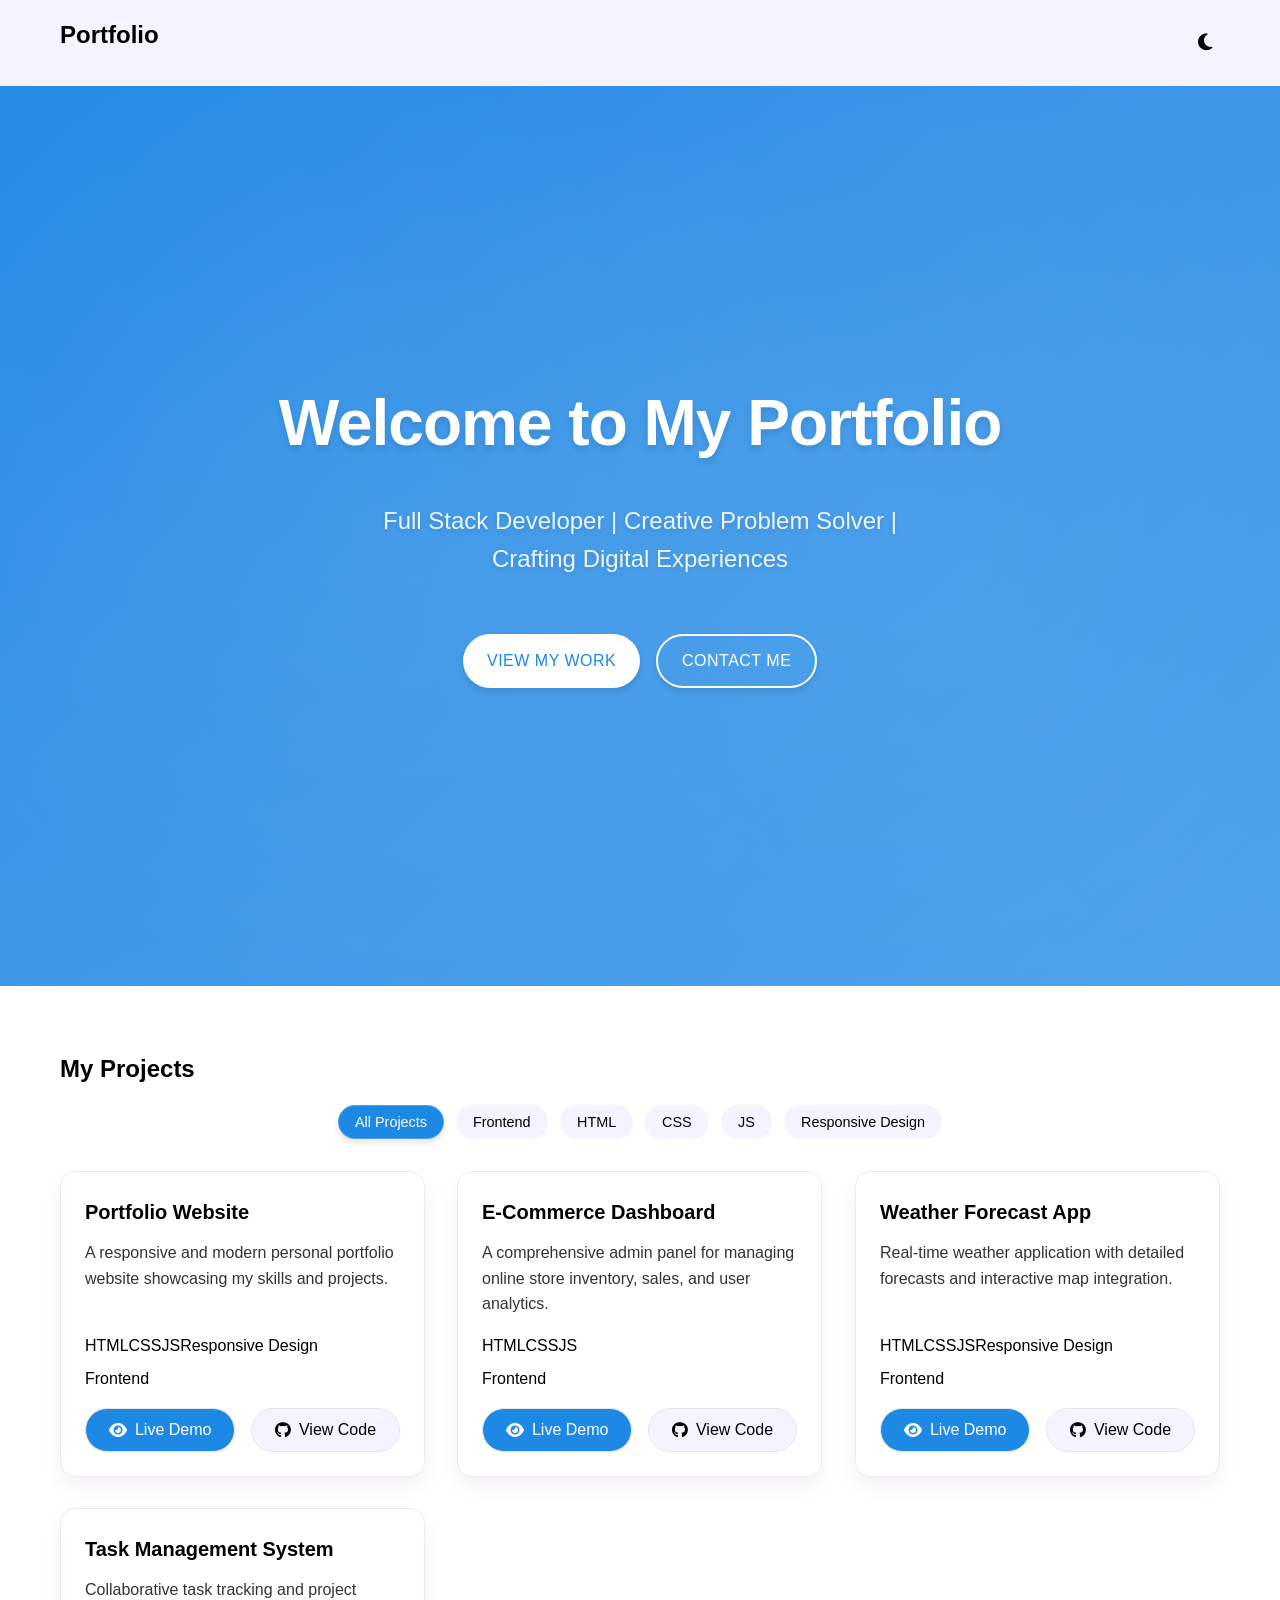
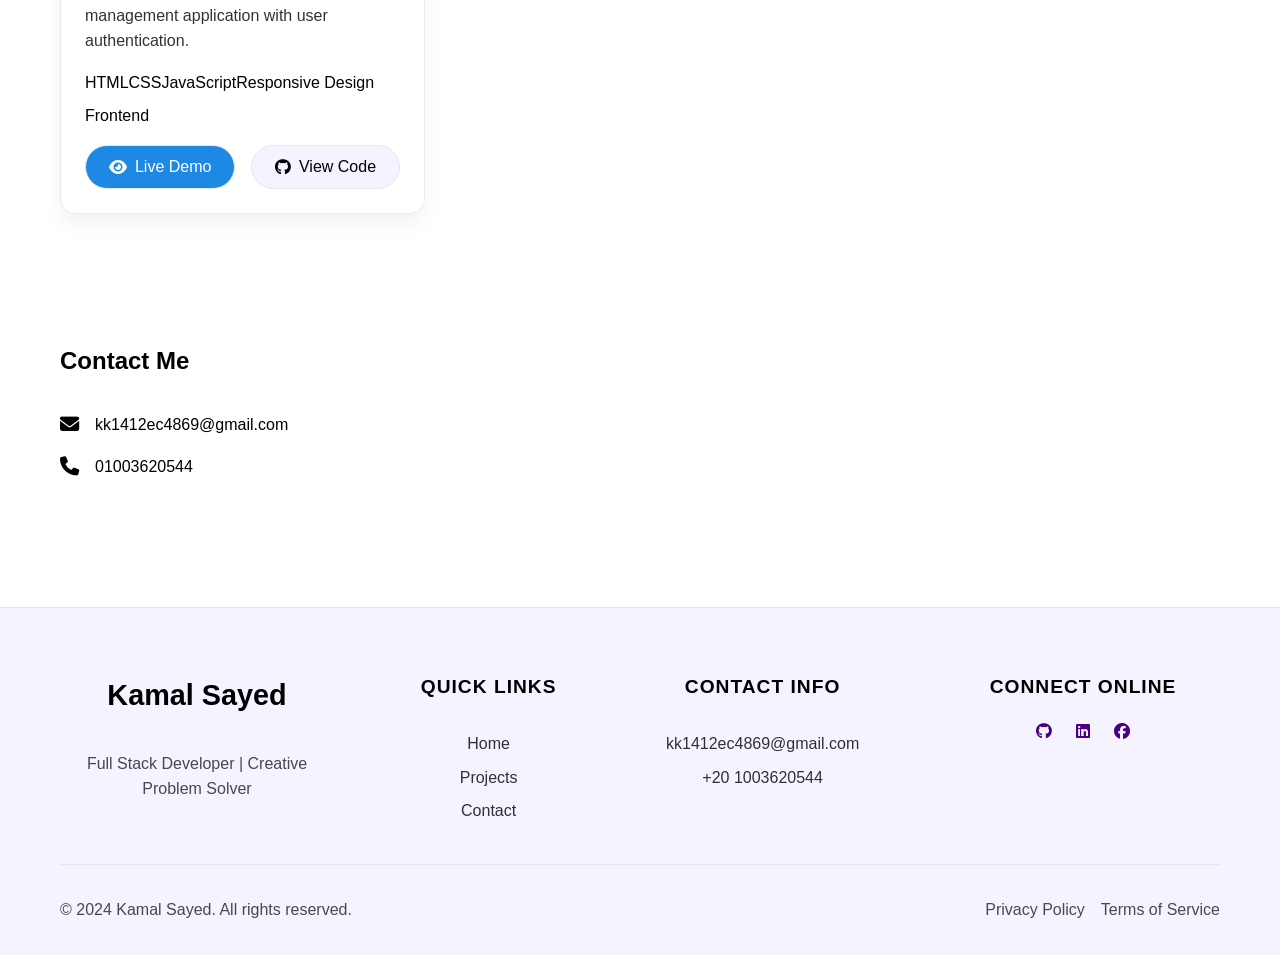
==== index.html @ 182af969 "Initial commit: Portfolio website with responsive design and interactive elements" ====
<!DOCTYPE html>
<html lang="en">
<head>
    <meta charset="UTF-8">
    <meta name="viewport" content="width=device-width, initial-scale=1.0">
    <title>My Portfolio</title>
    <link rel="stylesheet" href="styles.css">
    <link rel="stylesheet" href="https://cdnjs.cloudflare.com/ajax/libs/font-awesome/6.4.0/css/all.min.css">
</head>
<body class="light-mode">
    <nav>
        <div class="container">
            <div class="nav-content">
                <h1>Portfolio</h1>
                <button id="theme-toggle">
                    <i class="fas fa-moon"></i>
                </button>
            </div>
        </div>
    </nav>

    <header class="hero">
        <div class="container">
            <div class="hero-content">
                <h1>Welcome to My Portfolio</h1>
                <p>Full Stack Developer | Creative Problem Solver | Crafting Digital Experiences</p>
                <div class="hero-buttons">
                    <a href="#projects" class="btn">View My Work</a>
                    <a href="#contact" class="btn">Contact Me</a>
                </div>
            </div>
        </div>
    </header>

    <section id="projects" class="section">
        <div class="container">
            <h2>My Projects</h2>
            <div class="project-filters">
                <button class="filter-btn active" data-filter="all">All Projects</button>
                <button class="filter-btn" data-filter="frontend">Frontend</button>
                <button class="filter-btn" data-filter="html">HTML</button>
                <button class="filter-btn" data-filter="css">CSS</button>
                <button class="filter-btn" data-filter="js">JS</button>
                <button class="filter-btn" data-filter="responsive design">Responsive Design</button>
            </div>
            <div class="projects-grid" id="projects-container">
                <!-- Projects will be dynamically loaded here by JavaScript -->
            </div>
        </div>
    </section>

    <section id="contact" class="section">
        <div class="container">
            <h2>Contact Me</h2>
            <div class="contact-info">
                <div class="contact-item">
                    <i class="fas fa-envelope"></i>
                    <a href="mailto:kk1412ec4869@gmail.com">kk1412ec4869@gmail.com</a>
                </div>
                <div class="contact-item">
                    <i class="fas fa-phone"></i>
                    <a href="tel:01003620544">01003620544</a>
                </div>
            </div>
        </div>
    </section>

    <footer class="site-footer">
        <div class="container">
            <div class="footer-content">
                <div class="footer-logo">
                    <h3>Kamal Sayed</h3>
                    <p>Full Stack Developer | Creative Problem Solver</p>
                </div>
                <div class="footer-links">
                    <div class="footer-section">
                        <h4>Quick Links</h4>
                        <ul>
                            <li><a href="#home">Home</a></li>
                            <li><a href="#projects">Projects</a></li>
                            <li><a href="#contact">Contact</a></li>
                        </ul>
                    </div>
                    <div class="footer-section">
                        <h4>Contact Info</h4>
                        <ul>
                            <li><a href="mailto:kk1412ec4869@gmail.com">kk1412ec4869@gmail.com</a></li>
                            <li><a href="tel:+201003620544">+20 1003620544</a></li>
                        </ul>
                    </div>
                </div>
                <div class="footer-social">
                    <h4>Connect Online</h4>
                    <div class="social-icons">
                        <a href="https://github.com/KingKamal1" target="_blank" class="social-icon" aria-label="GitHub Profile">
                            <i class="fab fa-github"></i>
                        </a>
                        <a href="https://www.linkedin.com/in/kamal-sayed-82ba2b335/" target="_blank" class="social-icon" aria-label="LinkedIn Profile">
                            <i class="fab fa-linkedin"></i>
                        </a>
                        <a href="https://www.facebook.com/kamalsayedkamal2004/" target="_blank" class="social-icon" aria-label="Facebook Profile">
                            <i class="fab fa-facebook"></i>
                        </a>
                    </div>
                </div>
            </div>
            <div class="footer-bottom">
                <p>&copy; 2024 Kamal Sayed. All rights reserved.</p>
                <div class="footer-legal">
                    <a href="#">Privacy Policy</a>
                    <a href="#">Terms of Service</a>
                </div>
            </div>
        </div>
    </footer>

    <script src="script.js"></script>
</body>
</html>
---- styles.css ----
:root {
    --bg-color: #FFFFFF;
    --text-color: #000000;
    --card-bg: #F5F3FF;
    --shadow: rgba(102, 51, 153, 0.1);
    --accent-violet: #6A0DAD;
    --accent-violet-light: #9C51E0;
    --accent-violet-dark: #4B0082;
    --accent-blue: #1E88E5;
    --accent-blue-light: #64B5F6;
    --accent-blue-dark: #0D47A1;
    --accent-color: #1E88E5;
    --accent-light: #64B5F6;
    --accent-dark: #0D47A1;
    --primary-text: #1A1A1A;
    --secondary-text: #4A4A4A;
    --border-color: #E6E6E6;
    --hover-overlay: #F0F4FF;
    --heading-color: #000000;
    --light-text-color: #FFFFFF;
    --transition-speed: 0.3s;
    --hover-shadow: 0 6px 12px rgba(30, 136, 229, 0.1);
    --focus-outline: 2px solid rgba(30, 136, 229, 0.5);
    --color-white: #FFFFFF;
    --color-black: #000000;
    --color-violet: #6A0DAD;
    --color-violet-light: #9C51E0;
    --color-violet-dark: #4B0082;
    --color-blue: #1E88E5;
    --color-blue-light: #64B5F6;
    --color-blue-dark: #0D47A1;
    --accent-primary: var(--color-violet);
    --accent-secondary: var(--color-blue);
    --accent-hover: color-mix(in srgb, var(--color-violet) 70%, var(--color-blue) 30%);
    --transition-easing: cubic-bezier(0.4, 0, 0.2, 1);
    --color-violet-100: #F3E5F5;
    --color-violet-300: #9C27B0;
    --color-violet-500: #6A0DAD;
    --color-violet-700: #4B0082;
    --color-violet-900: #2D0050;
    --color-blue-100: #E3F2FD;
    --color-blue-300: #64B5F6;
    --color-blue-500: #1E88E5;
    --color-blue-700: #0D47A1;
    --color-blue-900: #002171;
    --color-emerald-100: #E8F5E9;
    --color-emerald-300: #4CAF50;
    --color-emerald-500: #2E7D32;
    --color-emerald-700: #1B5E20;
    --color-emerald-900: #0D3B16;
    --accent-tertiary: var(--color-emerald-500);
    --accent-hover-alt: color-mix(in srgb, var(--color-blue-500) 60%, var(--color-emerald-500) 40%);
}

.dark-mode {
    --bg-color: #121212;
    --text-color: #E0E0E0;
    --card-bg: #1E1E1E;
    --shadow: rgba(255, 255, 255, 0.1);
    --accent-violet: #4299E1;
    --accent-violet-light: #66CCCC;
    --accent-violet-dark: #1A5AA5;
    --accent-blue: #1E88E5;
    --accent-blue-light: #64B5F6;
    --accent-blue-dark: #0D47A1;
    --accent-color: #1E88E5;
    --accent-light: #64B5F6;
    --accent-dark: #0D47A1;
    --primary-text: #E0E0E0;
    --secondary-text: #B3B3B3;
    --border-color: #2C2C2C;
    --hover-overlay: #1A1A1A;
    --heading-color: #E0E0E0;
    --light-text-color: #E0E0E0;
    --transition-speed: 0.3s;
    --hover-shadow: 0 6px 12px rgba(255, 255, 255, 0.05);
    --focus-outline: 2px solid rgba(66, 153, 225, 0.5);
}

* {
    margin: 0;
    padding: 0;
    box-sizing: border-box;
}

body {
    font-family: 'Segoe UI', Tahoma, Geneva, Verdana, sans-serif;
    background-color: var(--bg-color);
    color: var(--text-color);
    line-height: 1.6;
    transition: background-color 0.3s, color 0.3s;
}

.container {
    max-width: 1200px;
    margin: 0 auto;
    padding: 0 20px;
}

nav {
    background-color: var(--card-bg);
    padding: 1rem 0;
    box-shadow: 0 2px 5px var(--shadow);
}

.nav-content {
    display: flex;
    justify-content: space-between;
    align-items: center;
}

#theme-toggle {
    background: none;
    border: none;
    color: var(--text-color);
    cursor: pointer;
    font-size: 1.2rem;
    padding: 0.5rem;
}

.hero {
    height: 100vh;
    display: flex;
    align-items: center;
    justify-content: center;
    text-align: center;
    background: linear-gradient(
        135deg, 
        var(--accent-color) 0%, 
        color-mix(in srgb, var(--accent-color) 80%, white) 100%
    );
    position: relative;
    overflow: hidden;
    color: white;
}

.hero::before,
.hero::after {
    content: '';
    position: absolute;
    top: 0;
    left: 0;
    right: 0;
    bottom: 0;
    pointer-events: none;
}

.hero::before {
    background: 
        radial-gradient(circle at 30% 50%, rgba(255,255,255,0.1) 0%, transparent 50%),
        radial-gradient(circle at 70% 50%, rgba(255,255,255,0.1) 0%, transparent 50%);
    opacity: 0.5;
    z-index: 1;
}

.hero::after {
    background: 
        linear-gradient(
            45deg, 
            rgba(255,255,255,0.05) 0%, 
            rgba(255,255,255,0.01) 100%
        );
    z-index: 2;
}

.hero .container {
    position: relative;
    z-index: 3;
    max-width: 800px;
    padding: 2rem;
}

.hero-content {
    display: flex;
    flex-direction: column;
    align-items: center;
    gap: 1.5rem;
}

.hero h1 {
    font-size: 4rem;
    font-weight: 700;
    line-height: 1.2;
    letter-spacing: -1px;
    text-shadow: 0 4px 6px rgba(0,0,0,0.1);
    animation: heroTitleAnimation 1.2s ease-out;
}

.hero p {
    font-size: 1.5rem;
    max-width: 600px;
    opacity: 0.9;
    text-shadow: 0 2px 4px rgba(0,0,0,0.1);
    animation: heroSubtitleAnimation 1.2s ease-out 0.3s backwards;
}

.hero-buttons {
    display: flex;
    gap: 1rem;
    margin-top: 2rem;
}

.hero-buttons .btn {
    display: inline-flex;
    align-items: center;
    justify-content: center;
    padding: 0.75rem 1.5rem;
    border-radius: 30px;
    text-decoration: none;
    font-weight: 500;
    text-transform: uppercase;
    letter-spacing: 0.5px;
    transition: 
        background-color var(--transition-speed) ease,
        transform var(--transition-speed) ease,
        box-shadow var(--transition-speed) ease;
    will-change: transform, box-shadow;
    box-shadow: 0 4px 6px rgba(0,0,0,0.1);
}

.hero-buttons .btn:first-child {
    background-color: white;
    color: var(--accent-color);
}

.hero-buttons .btn:last-child {
    background-color: transparent;
    color: white;
    border: 2px solid white;
}

.hero-buttons .btn:hover {
    transform: translateY(-3px);
    box-shadow: var(--hover-shadow);
}

.hero-buttons .btn:focus {
    outline: var(--focus-outline);
    outline-offset: 3px;
}

.hero-buttons .btn:active {
    transform: translateY(1px);
    box-shadow: 0 2px 4px rgba(0, 0, 0, 0.1);
}

/* Dark Mode Hero */
.dark-mode .hero {
    background: linear-gradient(
        135deg, 
        color-mix(in srgb, var(--accent-color) 80%, black) 0%, 
        color-mix(in srgb, var(--accent-color) 50%, black) 100%
    );
}

.dark-mode .hero-buttons .btn:first-child {
    background-color: white;
    color: color-mix(in srgb, var(--accent-color) 80%, black);
}

.dark-mode .hero-buttons .btn:last-child {
    border-color: white;
}

/* Animations */
@keyframes heroTitleAnimation {
    from {
        opacity: 0;
        transform: translateY(20px) scale(0.9);
    }
    to {
        opacity: 1;
        transform: translateY(0) scale(1);
    }
}

@keyframes heroSubtitleAnimation {
    from {
        opacity: 0;
        transform: translateY(30px);
    }
    to {
        opacity: 0.9;
        transform: translateY(0);
    }
}

/* Responsive Adjustments */
@media (max-width: 768px) {
    .hero h1 {
        font-size: 2.5rem;
    }

    .hero p {
        font-size: 1.2rem;
    }

    .hero-buttons {
        flex-direction: column;
        width: 100%;
    }

    .hero-buttons .btn {
        width: 100%;
    }
}

.section {
    padding: 4rem 0;
}

h1, h2, h3 {
    margin-bottom: 1rem;
}

/* Project Section Styling */
.project-filters {
    display: flex;
    justify-content: center;
    flex-wrap: wrap;
    gap: 0.75rem;
    margin-bottom: 2rem;
}

.filter-btn {
    padding: 0.5rem 1rem;
    border: none;
    background-color: var(--card-bg);
    color: var(--text-color);
    border-radius: 20px;
    cursor: pointer;
    transition: 
        background-color var(--transition-speed) ease,
        transform var(--transition-speed) ease,
        box-shadow var(--transition-speed) ease;
    will-change: transform, box-shadow;
    font-size: 0.9rem;
    text-transform: capitalize;
    outline: none;
    border: 1px solid transparent;
}

.filter-btn:hover,
.filter-btn.active {
    background-color: var(--accent-color);
    color: white;
    box-shadow: 0 4px 6px rgba(0, 0, 0, 0.1);
    border-color: rgba(255,255,255,0.2);
}

.filter-btn:focus {
    outline: var(--focus-outline);
    outline-offset: 2px;
}

.projects-grid {
    display: grid;
    grid-template-columns: repeat(auto-fit, minmax(300px, 1fr));
    gap: 2rem;
    width: 100%;
}

.project-card {
    background-color: var(--card-bg);
    border-radius: 15px;
    overflow: hidden;
    box-shadow: 0 10px 20px rgba(0, 0, 0, 0.05);
    transition: 
        transform var(--transition-speed) ease,
        box-shadow var(--transition-speed) ease;
    will-change: transform, box-shadow;
    display: flex;
    flex-direction: column;
    position: relative;
}

.project-card:hover {
    transform: scale(1.02) translateY(-5px);
    box-shadow: 
        0 10px 20px rgba(102, 51, 153, 0.1),
        0 6px 10px rgba(102, 51, 153, 0.05);
}

.project-card:focus-within {
    outline: var(--focus-outline);
    outline-offset: 4px;
}

.project-card-inner {
    display: flex;
    flex-direction: column;
    height: 100%;
}

.project-details {
    padding: 1.5rem;
    flex-grow: 1;
    display: flex;
    flex-direction: column;
}

.project-title {
    margin-bottom: 0.75rem;
    font-size: 1.25rem;
    color: var(--heading-color);
}

.project-description {
    color: var(--text-color);
    opacity: 0.8;
    margin-bottom: 1rem;
    flex-grow: 1;
}

.project-tags {
    display: flex;
    flex-wrap: wrap;
    flex-direction: column;
    gap: 0.5rem;
    margin-bottom: 1rem;
}

.project-tag {
    display: inline-block;
    padding: 0.3rem 0.6rem;
    background-color: var(--color-violet-100);
    color: var(--color-violet-900);
    border: 1px solid var(--color-violet-300);
    border-radius: 6px;
    font-size: 0.8rem;
    cursor: default;
    transition: 
        transform var(--transition-speed) var(--transition-easing),
        background-color var(--transition-speed) var(--transition-easing),
        color var(--transition-speed) var(--transition-easing);
}

.project-tag:hover {
    transform: scale(1.05) translateY(-3px);
    background-color: var(--accent-hover-alt);
    color: var(--color-white);
    border-color: var(--color-emerald-300);
}

.project-tag:focus {
    outline: var(--focus-outline);
    outline-offset: 2px;
}

.project-tag::before {
    content: '';
    position: absolute;
    top: 0;
    left: 0;
    right: 0;
    bottom: 0;
    background: linear-gradient(
        45deg, 
        var(--color-violet) 0%, 
        var(--color-blue) 100%
    );
    opacity: 0;
    transition: opacity var(--transition-speed) var(--transition-easing);
    z-index: -1;
    border-radius: inherit;
}

.project-tag:hover::before {
    opacity: 0.1;
}

.project-links {
    display: flex;
    gap: 1rem;
    margin-top: auto;
}

.project-links .btn {
    flex-grow: 1;
    display: flex;
    align-items: center;
    justify-content: center;
    gap: 0.5rem;
    padding: 0.5rem 1rem;
    background-color: var(--card-bg);
    color: var(--text-color);
    text-decoration: none;
    border-radius: 25px;
    transition: 
        background-color var(--transition-speed) var(--transition-easing),
        transform var(--transition-speed) var(--transition-easing),
        box-shadow var(--transition-speed) var(--transition-easing);
    will-change: transform, box-shadow;
    border: 1px solid var(--border-color);
}

.project-links .btn:hover {
    transform: translateY(-3px);
    box-shadow: var(--hover-shadow);
}

.project-links .btn:focus {
    outline: var(--focus-outline);
    outline-offset: 3px;
}

.project-links .btn:active {
    transform: translateY(1px);
    box-shadow: 0 2px 4px rgba(0, 0, 0, 0.1);
}

.project-links .btn-demo {
    background-color: var(--accent-color);
    color: white;
}

.project-links .btn-demo:hover {
    opacity: 0.9;
}

/* Dark mode adjustments */
.dark-mode .project-card {
    background-color: var(--dark-card-bg);
    border-color: var(--dark-border-color);
}

.dark-mode .project-links .btn {
    background-color: var(--dark-card-bg);
    border-color: var(--dark-border-color);
    color: var(--light-text-color);
}

.dark-mode .filter-btn {
    background: var(--dark-card-bg);
}

.dark-mode .project-card:hover {
    background-color: transparent;
    border-color: var(--color-blue-700);
    box-shadow: 
        0 16px 32px rgba(13, 71, 161, 0.1),
        0 8px 16px rgba(13, 71, 161, 0.05);
}

.contact-info {
    display: flex;
    flex-direction: column;
    gap: 1rem;
    margin-top: 2rem;
}

.contact-item {
    display: flex;
    align-items: center;
    gap: 1rem;
}

.contact-item a {
    color: var(--text-color);
    text-decoration: none;
    transition: 
        color var(--transition-speed) var(--transition-easing),
        transform var(--transition-speed) var(--transition-easing);
    will-change: color, transform;
}

.contact-item a:hover {
    transform: scale(1.05);
}

.contact-item a:focus {
    outline: var(--focus-outline);
    outline-offset: 2px;
}

.contact-item i {
    font-size: 1.2rem;
}

footer {
    background-color: var(--card-bg);
    padding: 1rem 0;
    text-align: center;
    margin-top: 4rem;
}

/* Responsive adjustments */
@media (max-width: 768px) {
    .project-filters {
        gap: 0.5rem;
    }
    
    .filter-btn {
        padding: 0.4rem 0.8rem;
        font-size: 0.8rem;
    }
    
    .projects-grid {
        grid-template-columns: 1fr;
        gap: 1.5rem;
    }
}

@media (max-width: 768px) {
    .projects-grid {
        grid-template-columns: 1fr;
    }
}

/* Footer Styling */
.site-footer {
    background-color: var(--card-bg);
    padding: 4rem 0 2rem;
    margin-top: 4rem;
    border-top: 1px solid var(--border-color);
}

.site-footer .container {
    max-width: 1200px;
    margin: 0 auto;
    padding: 0 20px;
}

.footer-content {
    display: grid;
    grid-template-columns: 1fr 2fr 1fr;
    gap: 2rem;
    margin-bottom: 2rem;
}

.footer-logo {
    display: flex;
    flex-direction: column;
    gap: 1rem;
}

.footer-logo h3 {
    font-size: 1.8rem;
    color: var(--heading-color);
    font-weight: 700;
}

.footer-logo p {
    color: var(--text-color);
    opacity: 0.7;
    line-height: 1.6;
}

.footer-links {
    display: flex;
    justify-content: space-around;
}

.footer-section {
    display: flex;
    flex-direction: column;
    gap: 1rem;
}

.footer-section h4 {
    font-size: 1.2rem;
    color: var(--heading-color);
    margin-bottom: 0.75rem;
    text-transform: uppercase;
    letter-spacing: 1px;
}

.footer-section ul {
    list-style: none;
    padding: 0;
    margin: 0;
}

.footer-section ul li {
    margin-bottom: 0.5rem;
}

.footer-section ul li a {
    color: var(--text-color);
    text-decoration: none;
    opacity: 0.8;
    transition: 
        opacity var(--transition-speed) var(--transition-easing),
        color var(--transition-speed) var(--transition-easing);
    will-change: opacity, color;
}

.footer-section ul li a:hover {
    opacity: 1;
    color: var(--accent-color);
}

.footer-section ul li a:focus {
    outline: var(--focus-outline);
    outline-offset: 2px;
}

.footer-social {
    display: flex;
    flex-direction: column;
    align-items: center;
    gap: 1rem;
}

.footer-social h4 {
    font-size: 1.2rem;
    color: var(--heading-color);
    text-transform: uppercase;
    letter-spacing: 1px;
}

.social-icons {
    display: flex;
    gap: 1.5rem;
}

.social-icon {
    color: var(--color-violet-700);
    transition: 
        color var(--transition-speed) var(--transition-easing),
        transform var(--transition-speed) var(--transition-easing);
    will-change: transform, color;
    text-decoration: none;
    position: relative;
}

.social-icon:hover {
    color: var(--accent-tertiary);
    transform: scale(1.2) rotate(6deg);
}

.social-icon:focus {
    outline: var(--focus-outline);
    outline-offset: 2px;
}

.social-icon::before {
    content: '';
    position: absolute;
    top: 0;
    left: 0;
    right: 0;
    bottom: 0;
    background: linear-gradient(
        45deg, 
        var(--color-violet) 0%, 
        var(--color-blue) 100%
    );
    opacity: 0;
    transition: opacity var(--transition-speed) var(--transition-easing);
    z-index: -1;
    border-radius: inherit;
}

.social-icon:hover::before {
    opacity: 0.1;
}

.footer-bottom {
    border-top: 1px solid var(--border-color);
    padding-top: 2rem;
    display: flex;
    justify-content: space-between;
    align-items: center;
}

.footer-bottom p {
    color: var(--text-color);
    opacity: 0.7;
}

.footer-legal {
    display: flex;
    gap: 1rem;
}

.footer-legal a {
    color: var(--text-color);
    text-decoration: none;
    opacity: 0.7;
    transition: 
        opacity var(--transition-speed) var(--transition-easing),
        color var(--transition-speed) var(--transition-easing);
    will-change: opacity, color;
}

.footer-legal a:hover {
    opacity: 1;
    color: var(--accent-color);
}

.footer-legal a:focus {
    outline: var(--focus-outline);
    outline-offset: 2px;
}

/* Dark Mode Footer */
.dark-mode .site-footer {
    background-color: var(--dark-card-bg);
    border-top-color: rgba(255,255,255,0.1);
}

.dark-mode .footer-logo h3,
.dark-mode .footer-section h4,
.dark-mode .footer-social h4 {
    color: var(--dark-heading-color, #ffffff);
}

.dark-mode .footer-logo p,
.dark-mode .footer-section ul li a,
.dark-mode .footer-bottom p {
    color: var(--dark-text-color, #e6e6e6);
    opacity: 0.8;
}

.dark-mode .social-icon {
    color: var(--dark-text-color, #e6e6e6);
}

.dark-mode .footer-bottom {
    border-top-color: rgba(255,255,255,0.1);
}

/* Responsive Adjustments */
@media (max-width: 992px) {
    .footer-content {
        grid-template-columns: 1fr;
        text-align: center;
    }

    .footer-links {
        flex-direction: column;
        align-items: center;
    }

    .footer-section {
        margin-bottom: 2rem;
    }

    .footer-bottom {
        flex-direction: column;
        gap: 1rem;
    }
}

@media (max-width: 576px) {
    .site-footer {
        padding: 2rem 0 1rem;
    }

    .social-icons {
        gap: 1rem;
    }

    .social-icon {
        font-size: 1.2rem;
    }
}

/* Global Interactive Element Styles */
.interactive-element {
    position: relative;
    transition: 
        all var(--transition-speed) var(--transition-easing),
        background-color var(--transition-speed) var(--transition-easing),
        color var(--transition-speed) var(--transition-easing);
    will-change: transform, background-color, color, box-shadow;
    
    /* Sophisticated Hover Preparation */
    --hover-transform: translateY(-4px);
    --hover-shadow: 0 8px 16px rgba(106, 13, 173, 0.15);
}

.interactive-element::before,
.interactive-element::after {
    content: '';
    position: absolute;
    top: 0;
    left: 0;
    right: 0;
    bottom: 0;
    border-radius: inherit;
    opacity: 0;
    transition: opacity var(--transition-speed) var(--transition-easing);
    z-index: -1;
}

.interactive-element::before {
    background: linear-gradient(
        135deg, 
        var(--color-violet-500) 0%, 
        var(--color-emerald-500) 100%
    );
    mix-blend-mode: color-dodge;
}

.interactive-element::after {
    background-image: 
        radial-gradient(
            circle at center, 
            rgba(255,255,255,0.1) 0%, 
            transparent 70%
        );
    mix-blend-mode: overlay;
}

.interactive-element:hover {
    transform: var(--hover-transform);
    box-shadow: var(--hover-shadow);
    color: var(--color-white);
    background-color: var(--accent-hover-alt);
}

.interactive-element:hover::before,
.interactive-element:hover::after {
    opacity: 0.2;
}

/* Button Styles */
.btn {
    background-color: var(--accent-primary);
    color: var(--color-white);
    border: none;
    transition: 
        background-color var(--transition-speed) var(--transition-easing),
        transform var(--transition-speed) var(--transition-easing);
}

.btn:hover {
    background-color: var(--accent-hover-alt);
    transform: translateY(-2px);
    box-shadow: 0 4px 8px rgba(30, 136, 229, 0.2);
}

/* Form Inputs */
input, 
textarea, 
select {
    border: 1px solid var(--color-violet-100);
    background-color: var(--color-white);
    color: var(--color-black);
    transition: 
        border-color var(--transition-speed) var(--transition-easing),
        box-shadow var(--transition-speed) var(--transition-easing);
}

input:hover,
textarea:hover,
select:hover {
    border-color: var(--color-emerald-300);
    box-shadow: 0 0 0 3px rgba(76, 175, 80, 0.1);
}

input:focus,
textarea:focus,
select:focus {
    outline: 2px solid var(--color-emerald-500);
    border-color: var(--accent-secondary);
    box-shadow: 0 0 0 4px rgba(46, 125, 50, 0.2);
}

/* Advanced Color Interaction System */
:root {
    /* Comprehensive Color Palette */
    --color-white: #FFFFFF;
    --color-black: #000000;
    
    /* Expanded Color Spectrum */
    --color-violet: {
        100: #F3E5F5,
        300: #9C27B0,
        500: #6A0DAD,
        700: #4B0082,
        900: #2D0050
    }
    
    --color-blue: {
        100: #E3F2FD,
        300: #64B5F6,
        500: #1E88E5,
        700: #0D47A1,
        900: #002171
    }
    
    --color-coral: {
        100: #FFECE4,
        300: #FF6B6B,
        500: #FF4757,
        700: #C0392B,
        900: #7F2D2D
    }
    
    --color-teal: {
        100: #E0F2F1,
        300: #4DB6AC,
        500: #009688,
        700: #00695C,
        900: #004D40
    }

    /* Advanced Interaction Variables */
    --palette-primary: var(--color-violet-500);
    --palette-secondary: var(--color-blue-500);
    --palette-accent-1: var(--color-coral-500);
    --palette-accent-2: var(--color-teal-500);
    
    /* Dynamic Color Mixing */
    --color-hover-primary: color-mix(in srgb, var(--color-violet-500) 70%, var(--color-blue-500) 30%);
    --color-hover-secondary: color-mix(in srgb, var(--color-coral-500) 60%, var(--color-teal-500) 40%);
    
    /* Transition Parameters */
    --transition-speed: 0.4s;
    --transition-easing: cubic-bezier(0.25, 0.1, 0.25, 1);
}

/* Global Interactive Element Base */
.interactive-element {
    position: relative;
    perspective: 1000px;
    transition: 
        all var(--transition-speed) var(--transition-easing),
        transform 0.3s var(--transition-easing);
    will-change: transform, background-color, color, box-shadow;
    
    /* Advanced Hover Mechanics */
    --hover-transform: 
        translateY(-4px) 
        rotateX(3deg) 
        scale(1.02);
    --hover-shadow: 
        0 12px 24px rgba(106, 13, 173, 0.15),
        0 6px 12px rgba(30, 136, 229, 0.1);
}

/* Multi-Layer Hover Effect */
.interactive-element::before,
.interactive-element::after {
    content: '';
    position: absolute;
    top: 0;
    left: 0;
    right: 0;
    bottom: 0;
    border-radius: inherit;
    opacity: 0;
    transition: 
        opacity var(--transition-speed) var(--transition-easing),
        transform var(--transition-speed) var(--transition-easing);
    z-index: -1;
}

/* Gradient Background Overlay */
.interactive-element::before {
    background: linear-gradient(
        135deg, 
        var(--color-violet-500) 0%, 
        var(--color-teal-500) 100%
    );
    mix-blend-mode: color-dodge;
    transform: scale(1.05);
}

/* Texture Overlay */
.interactive-element::after {
    background-image: 
        radial-gradient(
            circle at center, 
            rgba(255,255,255,0.15) 0%, 
            transparent 70%
        ),
        linear-gradient(
            45deg,
            rgba(255,255,255,0.05) 0%,
            transparent 50%
        );
    mix-blend-mode: overlay;
    transform: scale(1.1) rotate(3deg);
}

/* Hover State Dynamics */
.interactive-element:hover {
    transform: var(--hover-transform);
    box-shadow: var(--hover-shadow);
    color: var(--color-white);
    background-color: var(--color-hover-secondary);
}

.interactive-element:hover::before,
.interactive-element:hover::after {
    opacity: 0.25;
    transform: scale(1) rotate(0);
}

/* Project Tag Styles */
.project-tag {
    display: inline-block;
    padding: 0.3rem 0.6rem;
    background-color: var(--color-violet-100);
    color: var(--color-violet-900);
    border: 1px solid var(--color-violet-300);
    border-radius: 6px;
    font-size: 0.8rem;
    cursor: default;
    
    transition: 
        all var(--transition-speed) var(--transition-easing);
    
    /* 3D Depth Preparation */
    transform-style: preserve-3d;
}

.project-tag:hover {
    transform: 
        translateY(-3px)
        rotateX(5deg)
        scale(1.05);
    background-color: var(--color-hover-secondary);
    color: var(--color-white);
    border-color: var(--color-teal-300);
    box-shadow: 
        0 6px 12px rgba(0,150,136,0.15),
        0 3px 6px rgba(255,71,87,0.1);
}

/* Project Card Hover */
.project-card {
    background-color: var(--color-white);
    border: 1px solid var(--color-violet-100);
    transition: 
        all var(--transition-speed) var(--transition-easing);
    transform-style: preserve-3d;
}

.project-card:hover {
    transform: 
        scale(1.02) 
        translateY(-5px)
        rotateX(3deg);
    box-shadow: 
        0 16px 32px rgba(106, 13, 173, 0.1),
        0 8px 16px rgba(30, 136, 229, 0.05);
    border-color: var(--color-coral-300);
    background-color: var(--color-blue-100);
}

/* Social Icons */
.social-icon {
    color: var(--color-violet-700);
    transition: 
        all var(--transition-speed) var(--transition-easing);
    transform-style: preserve-3d;
}

.social-icon:hover {
    color: var(--color-coral-500);
    transform: 
        scale(1.2) 
        rotate(6deg)
        translateZ(10px);
}

/* Button Styles */
.btn {
    background-color: var(--palette-primary);
    color: var(--color-white);
    border: none;
    transition: 
        all var(--transition-speed) var(--transition-easing);
    transform-style: preserve-3d;
}

.btn:hover {
    background-color: var(--color-blue-500);
    transform: 
        translateY(-2px)
        rotateX(3deg)
        scale(1.02);
    box-shadow: 
        0 6px 12px rgba(255,71,87,0.2),
        0 3px 6px rgba(0,150,136,0.1);
}

/* Form Inputs */
input, 
textarea, 
select {
    border: 1px solid var(--color-violet-100);
    background-color: var(--color-white);
    color: var(--color-black);
    transition: 
        all var(--transition-speed) var(--transition-easing);
    transform-style: preserve-3d;
}

input:hover,
textarea:hover,
select:hover {
    border-color: var(--color-coral-300);
    transform: 
        translateZ(5px)
        rotateX(2deg);
    box-shadow: 
        0 0 0 3px rgba(255,71,87,0.1),
        0 3px 6px rgba(0,150,136,0.05);
}

input:focus,
textarea:focus,
select:focus {
    outline: 2px solid var(--color-teal-500);
    border-color: var(--color-coral-500);
    transform: 
        translateZ(10px)
        rotateX(4deg);
    box-shadow: 
        0 0 0 4px rgba(0,150,136,0.2),
        0 6px 12px rgba(255,71,87,0.1);
}

/* Live Demo Hover Interactions */
.live-demo-item {
    position: relative;
    overflow: hidden;
    border-radius: 10px;
    transition: 
        all 0.4s cubic-bezier(0.25, 0.1, 0.25, 1);
    
    /* Prepare for advanced hover */
    perspective: 1000px;
    transform-style: preserve-3d;
}

.live-demo-item::before {
    content: '';
    position: absolute;
    top: 0;
    left: 0;
    right: 0;
    bottom: 0;
    background: linear-gradient(
        135deg, 
        #FF6B6B /* Vibrant Coral */ 0%, 
        #4ECDC4 /* Bright Teal */ 100%
    );
    opacity: 0;
    transition: 
        opacity 0.4s cubic-bezier(0.25, 0.1, 0.25, 1),
        transform 0.4s cubic-bezier(0.25, 0.1, 0.25, 1);
    transform: scale(1.1) rotate(3deg);
    z-index: -1;
    mix-blend-mode: color-dodge;
}

.live-demo-item::after {
    content: 'Live Demo';
    position: absolute;
    top: 50%;
    left: 50%;
    transform: 
        translate(-50%, -50%) 
        scale(0.8) 
        translateZ(-50px);
    opacity: 0;
    color: #FFFFFF;
    background-color: rgba(0,0,0,0.7);
    padding: 0.5rem 1rem;
    border-radius: 6px;
    transition: 
        all 0.4s cubic-bezier(0.25, 0.1, 0.25, 1);
    pointer-events: none;
    font-weight: 600;
    letter-spacing: 1px;
    text-transform: uppercase;
}

.live-demo-item:hover {
    transform: 
        translateY(-10px) 
        rotateX(5deg) 
        scale(1.05);
    box-shadow: 
        0 20px 40px rgba(255,107,107,0.2),
        0 10px 20px rgba(78,205,196,0.15);
    border-color: #FF6B6B;
}

.live-demo-item:hover::before {
    opacity: 0.4;
    transform: scale(1) rotate(0);
}

.live-demo-item:hover::after {
    opacity: 1;
    transform: 
        translate(-50%, -50%) 
        scale(1) 
        translateZ(50px);
    background-color: rgba(0,0,0,0.8);
    color: #4ECDC4;
}

.live-demo-item img {
    transition: 
        transform 0.4s cubic-bezier(0.25, 0.1, 0.25, 1),
        filter 0.4s cubic-bezier(0.25, 0.1, 0.25, 1);
    border-radius: 10px;
}

.live-demo-item:hover img {
    transform: scale(1.1);
    filter: 
        brightness(0.7) 
        contrast(1.3) 
        saturate(1.2);
}

/* Hover Interaction Variations */
.live-demo-item:hover .project-links {
    opacity: 1;
    visibility: visible;
    transform: translateY(0);
}

.live-demo-item .project-links {
    position: absolute;
    bottom: 0;
    left: 0;
    right: 0;
    background: linear-gradient(
        to top,
        rgba(0,0,0,0.7) 0%,
        transparent 100%
    );
    padding: 1rem;
    opacity: 0;
    visibility: hidden;
    transform: translateY(20px);
    transition: 
        all 0.4s cubic-bezier(0.25, 0.1, 0.25, 1);
}

/* Live Demo Button Styles */
.live-demo-btn {
    background-color: var(--color-violet-500);
    color: #FFFFFF;
    transition: 
        background-color 0.3s ease,
        transform 0.3s ease;
}

.live-demo-btn:hover {
    background-color: var(--color-blue-500);
    transform: translateY(-3px);
    box-shadow: 
        0 6px 12px rgba(30, 136, 229, 0.2),
        0 3px 6px rgba(30, 136, 229, 0.1);
}
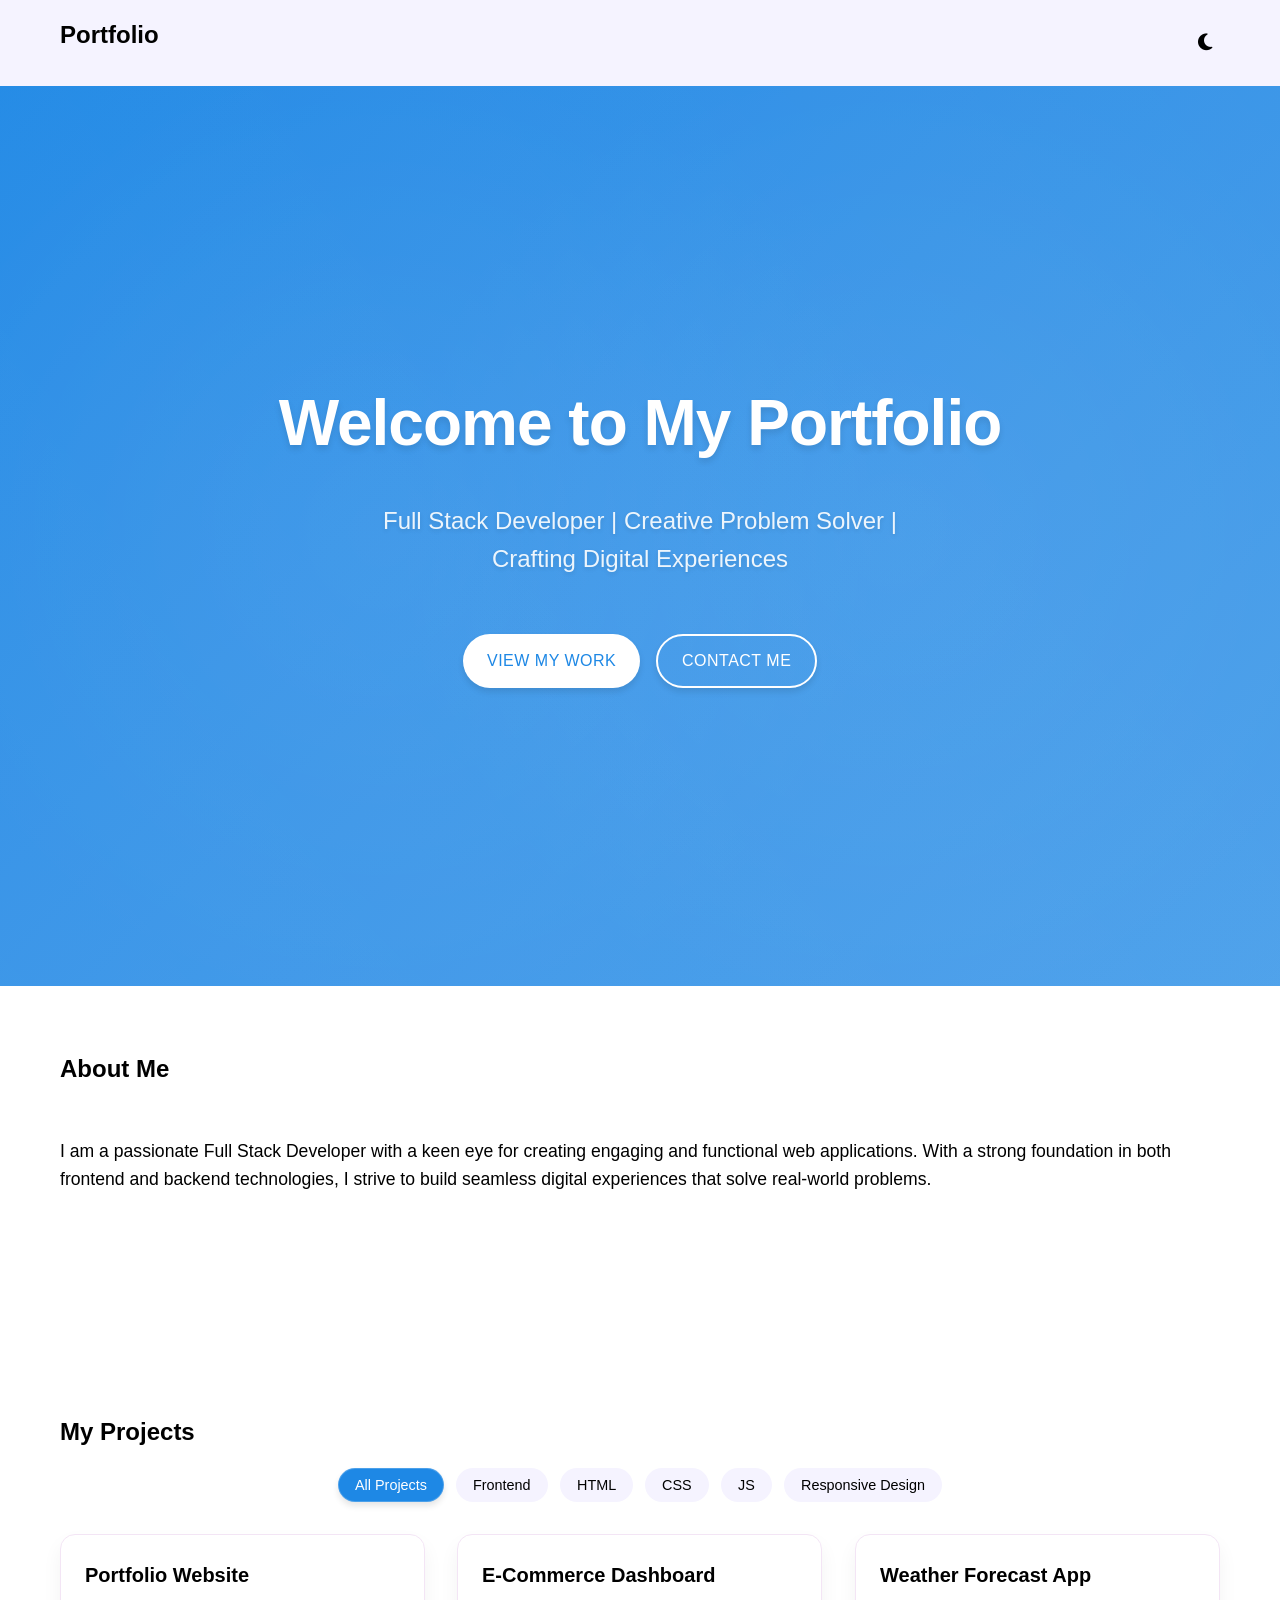
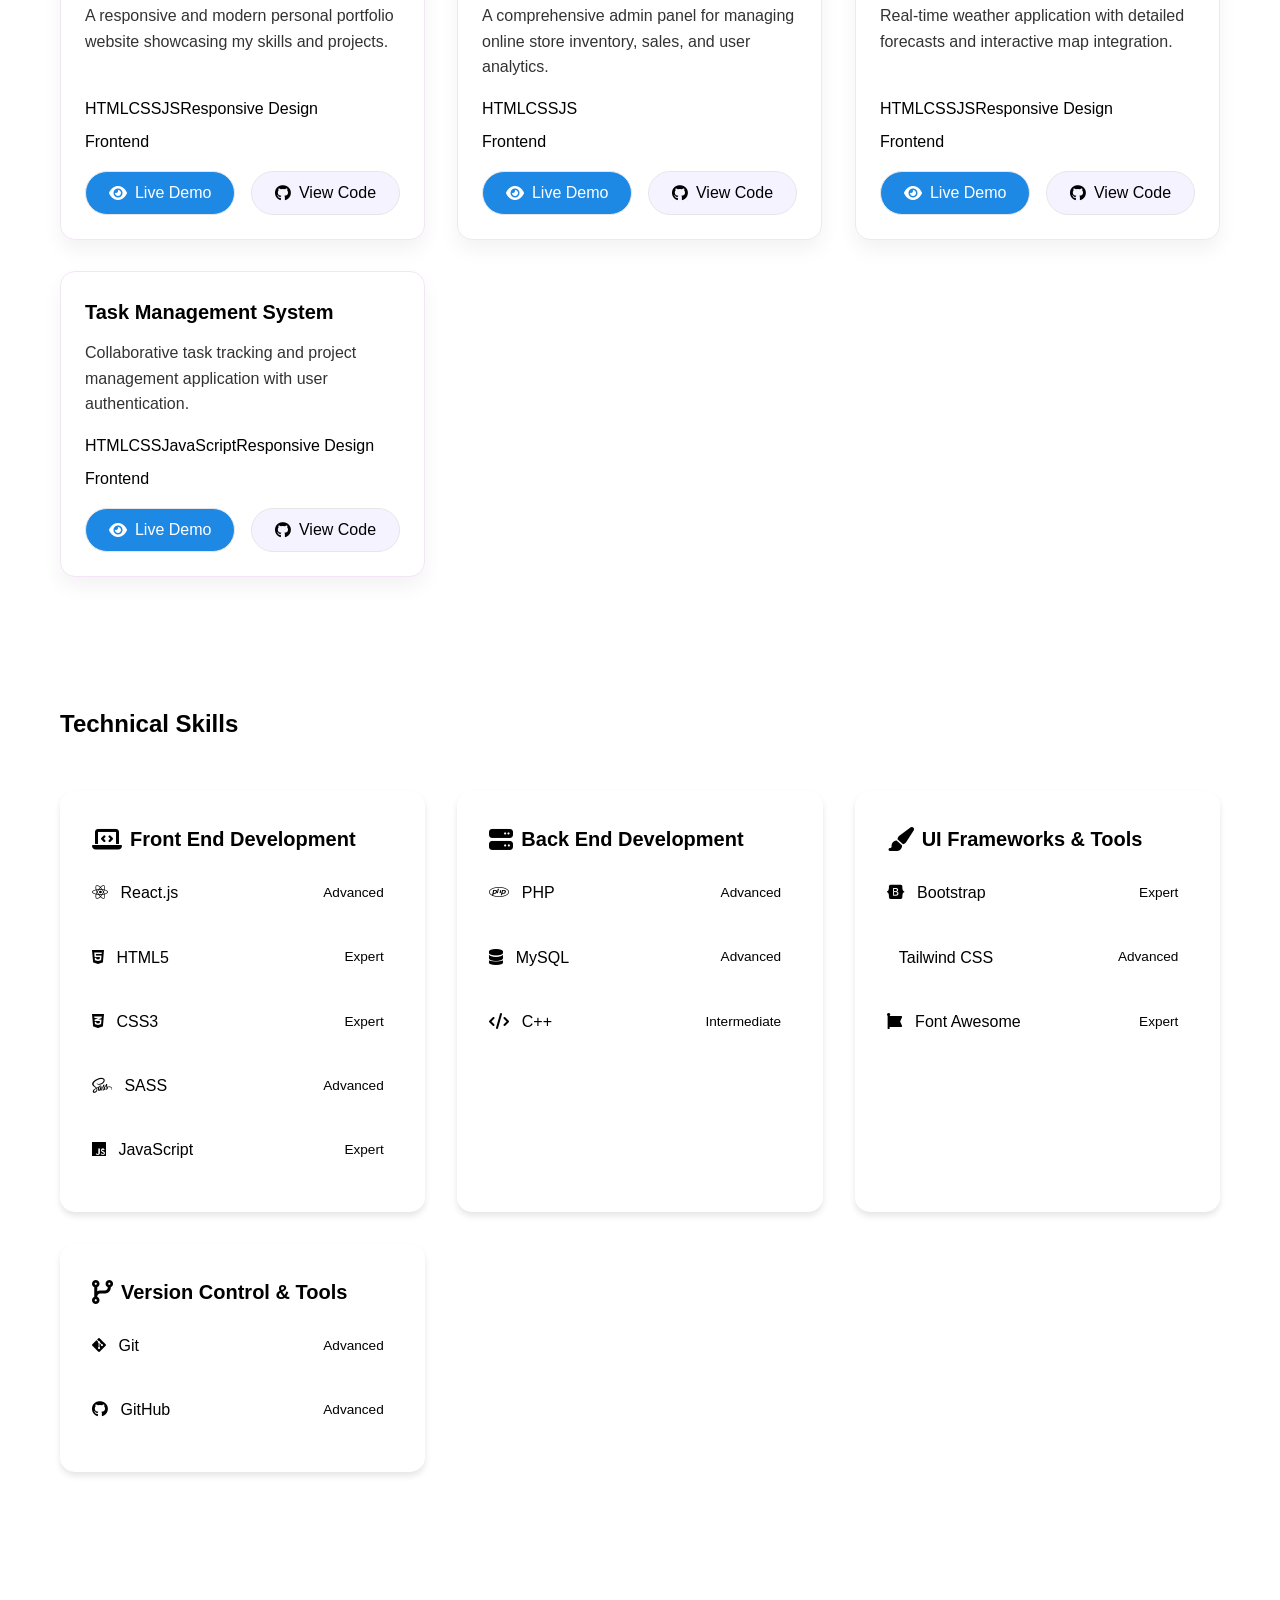
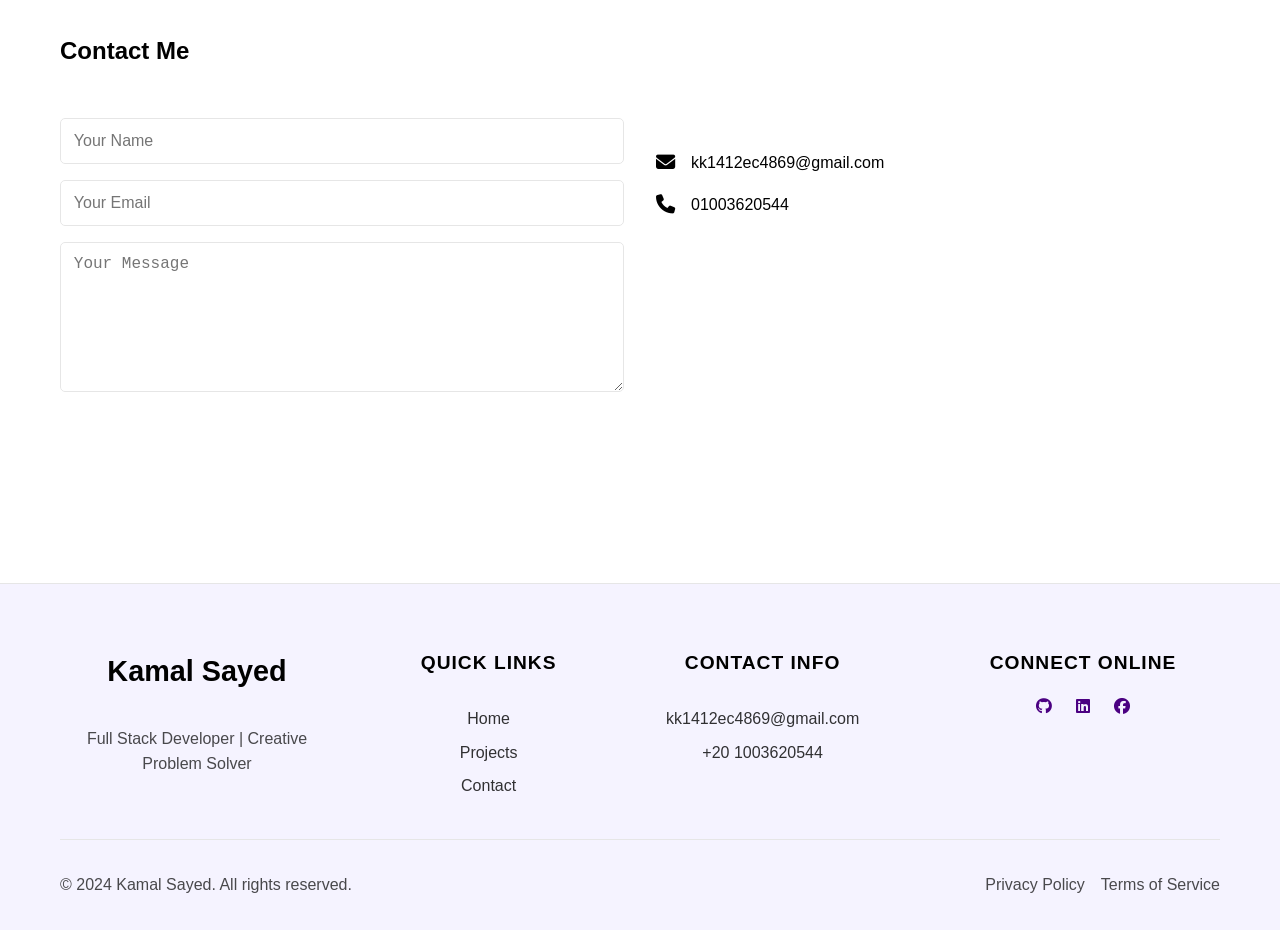
==== commit 04234843: "feat: enhance skills section with detailed tech stack and animations" ====
--- a/index.html
+++ b/index.html
@@ -3,11 +3,18 @@
 <head>
     <meta charset="UTF-8">
     <meta name="viewport" content="width=device-width, initial-scale=1.0">
-    <title>My Portfolio</title>
+    <meta name="description" content="Kamal Sayed - Full Stack Developer Portfolio showcasing creative web development projects and solutions">
+    <meta name="keywords" content="full stack developer, web development, portfolio, frontend, backend, JavaScript, HTML, CSS">
+    <meta name="author" content="Kamal Sayed">
+    <title>Kamal Sayed | Full Stack Developer Portfolio</title>
     <link rel="stylesheet" href="styles.css">
     <link rel="stylesheet" href="https://cdnjs.cloudflare.com/ajax/libs/font-awesome/6.4.0/css/all.min.css">
+    <link rel="stylesheet" href="https://cdn.jsdelivr.net/npm/aos@2.3.4/dist/aos.css">
 </head>
 <body class="light-mode">
+    <div id="preloader">
+        <div class="loader"></div>
+    </div>
     <nav>
         <div class="container">
             <div class="nav-content">
@@ -31,6 +38,20 @@
             </div>
         </div>
     </header>
+
+    <section id="about" class="section">
+        <div class="container">
+            <h2 data-aos="fade-up">About Me</h2>
+            <div class="about-content" data-aos="fade-up" data-aos-delay="100">
+                <div class="about-text">
+                    <p>I am a passionate Full Stack Developer with a keen eye for creating engaging and functional web applications. With a strong foundation in both frontend and backend technologies, I strive to build seamless digital experiences that solve real-world problems.</p>
+                    <div class="about-buttons">
+                        <a href="assets/resume.pdf" class="btn" download><i class="fas fa-download"></i> Download CV</a>
+                    </div>
+                </div>
+            </div>
+        </div>
+    </section>
 
     <section id="projects" class="section">
         <div class="container">
@@ -49,17 +70,179 @@
         </div>
     </section>
 
+    <section id="skills" class="section">
+        <div class="container">
+            <h2 data-aos="fade-up">Technical Skills</h2>
+            <div class="skills-grid" data-aos="fade-up" data-aos-delay="100">
+                <div class="skill-category">
+                    <h3><i class="fas fa-laptop-code"></i> Front End Development</h3>
+                    <div class="skill-items">
+                        <div class="skill-item">
+                            <div class="skill-header">
+                                <span><i class="fab fa-react"></i> React.js</span>
+                                <span class="skill-level">Advanced</span>
+                            </div>
+                            <div class="progress-bar">
+                                <div class="progress" style="width: 90%"></div>
+                            </div>
+                        </div>
+                        <div class="skill-item">
+                            <div class="skill-header">
+                                <span><i class="fab fa-html5"></i> HTML5</span>
+                                <span class="skill-level">Expert</span>
+                            </div>
+                            <div class="progress-bar">
+                                <div class="progress" style="width: 95%"></div>
+                            </div>
+                        </div>
+                        <div class="skill-item">
+                            <div class="skill-header">
+                                <span><i class="fab fa-css3-alt"></i> CSS3</span>
+                                <span class="skill-level">Expert</span>
+                            </div>
+                            <div class="progress-bar">
+                                <div class="progress" style="width: 95%"></div>
+                            </div>
+                        </div>
+                        <div class="skill-item">
+                            <div class="skill-header">
+                                <span><i class="fab fa-sass"></i> SASS</span>
+                                <span class="skill-level">Advanced</span>
+                            </div>
+                            <div class="progress-bar">
+                                <div class="progress" style="width: 85%"></div>
+                            </div>
+                        </div>
+                        <div class="skill-item">
+                            <div class="skill-header">
+                                <span><i class="fab fa-js"></i> JavaScript</span>
+                                <span class="skill-level">Expert</span>
+                            </div>
+                            <div class="progress-bar">
+                                <div class="progress" style="width: 90%"></div>
+                            </div>
+                        </div>
+                    </div>
+                </div>
+
+                <div class="skill-category">
+                    <h3><i class="fas fa-server"></i> Back End Development</h3>
+                    <div class="skill-items">
+                        <div class="skill-item">
+                            <div class="skill-header">
+                                <span><i class="fab fa-php"></i> PHP</span>
+                                <span class="skill-level">Advanced</span>
+                            </div>
+                            <div class="progress-bar">
+                                <div class="progress" style="width: 85%"></div>
+                            </div>
+                        </div>
+                        <div class="skill-item">
+                            <div class="skill-header">
+                                <span><i class="fas fa-database"></i> MySQL</span>
+                                <span class="skill-level">Advanced</span>
+                            </div>
+                            <div class="progress-bar">
+                                <div class="progress" style="width: 85%"></div>
+                            </div>
+                        </div>
+                        <div class="skill-item">
+                            <div class="skill-header">
+                                <span><i class="fas fa-code"></i> C++</span>
+                                <span class="skill-level">Intermediate</span>
+                            </div>
+                            <div class="progress-bar">
+                                <div class="progress" style="width: 75%"></div>
+                            </div>
+                        </div>
+                    </div>
+                </div>
+
+                <div class="skill-category">
+                    <h3><i class="fas fa-paint-brush"></i> UI Frameworks & Tools</h3>
+                    <div class="skill-items">
+                        <div class="skill-item">
+                            <div class="skill-header">
+                                <span><i class="fab fa-bootstrap"></i> Bootstrap</span>
+                                <span class="skill-level">Expert</span>
+                            </div>
+                            <div class="progress-bar">
+                                <div class="progress" style="width: 90%"></div>
+                            </div>
+                        </div>
+                        <div class="skill-item">
+                            <div class="skill-header">
+                                <span><i class="fab fa-tailwind"></i> Tailwind CSS</span>
+                                <span class="skill-level">Advanced</span>
+                            </div>
+                            <div class="progress-bar">
+                                <div class="progress" style="width: 85%"></div>
+                            </div>
+                        </div>
+                        <div class="skill-item">
+                            <div class="skill-header">
+                                <span><i class="fab fa-font-awesome"></i> Font Awesome</span>
+                                <span class="skill-level">Expert</span>
+                            </div>
+                            <div class="progress-bar">
+                                <div class="progress" style="width: 90%"></div>
+                            </div>
+                        </div>
+                    </div>
+                </div>
+
+                <div class="skill-category">
+                    <h3><i class="fas fa-code-branch"></i> Version Control & Tools</h3>
+                    <div class="skill-items">
+                        <div class="skill-item">
+                            <div class="skill-header">
+                                <span><i class="fab fa-git-alt"></i> Git</span>
+                                <span class="skill-level">Advanced</span>
+                            </div>
+                            <div class="progress-bar">
+                                <div class="progress" style="width: 85%"></div>
+                            </div>
+                        </div>
+                        <div class="skill-item">
+                            <div class="skill-header">
+                                <span><i class="fab fa-github"></i> GitHub</span>
+                                <span class="skill-level">Advanced</span>
+                            </div>
+                            <div class="progress-bar">
+                                <div class="progress" style="width: 85%"></div>
+                            </div>
+                        </div>
+                    </div>
+                </div>
+            </div>
+        </div>
+    </section>
+
     <section id="contact" class="section">
         <div class="container">
-            <h2>Contact Me</h2>
-            <div class="contact-info">
-                <div class="contact-item">
-                    <i class="fas fa-envelope"></i>
-                    <a href="mailto:kk1412ec4869@gmail.com">kk1412ec4869@gmail.com</a>
-                </div>
-                <div class="contact-item">
-                    <i class="fas fa-phone"></i>
-                    <a href="tel:01003620544">01003620544</a>
+            <h2 data-aos="fade-up">Contact Me</h2>
+            <div class="contact-content">
+                <form id="contact-form" class="contact-form" data-aos="fade-up" data-aos-delay="100">
+                    <div class="form-group">
+                        <input type="text" id="name" name="name" required placeholder="Your Name">
+                    </div>
+                    <div class="form-group">
+                        <input type="email" id="email" name="email" required placeholder="Your Email">
+                    </div>
+                    <div class="form-group">
+                        <textarea id="message" name="message" required placeholder="Your Message"></textarea>
+                    </div>
+                    <button type="submit" class="btn">Send Message</button>
+                </form>
+                <div class="contact-info" data-aos="fade-up" data-aos-delay="200">
+                    <div class="contact-item">
+                        <i class="fas fa-envelope"></i>
+                        <a href="mailto:kk1412ec4869@gmail.com">kk1412ec4869@gmail.com</a>
+                    </div>
+                    <div class="contact-item">
+                        <i class="fas fa-phone"></i>
+                        <a href="tel:01003620544">01003620544</a>
+                    </div>
                 </div>
             </div>
         </div>
@@ -114,6 +297,11 @@
         </div>
     </footer>
 
+    <button id="scroll-top" class="scroll-top-btn" aria-label="Scroll to top">
+        <i class="fas fa-arrow-up"></i>
+    </button>
+
+    <script src="https://cdn.jsdelivr.net/npm/aos@2.3.4/dist/aos.js"></script>
     <script src="script.js"></script>
 </body>
 </html>
--- a/styles.css
+++ b/styles.css
@@ -1355,3 +1355,273 @@
         0 6px 12px rgba(30, 136, 229, 0.2),
         0 3px 6px rgba(30, 136, 229, 0.1);
 }
+
+/* Preloader */
+#preloader {
+    position: fixed;
+    top: 0;
+    left: 0;
+    width: 100%;
+    height: 100%;
+    background: var(--background-color);
+    z-index: 9999;
+    display: flex;
+    justify-content: center;
+    align-items: center;
+}
+
+.loader {
+    width: 50px;
+    height: 50px;
+    border: 5px solid var(--text-color-light);
+    border-top: 5px solid var(--primary-color);
+    border-radius: 50%;
+    animation: spin 1s linear infinite;
+}
+
+@keyframes spin {
+    0% { transform: rotate(0deg); }
+    100% { transform: rotate(360deg); }
+}
+
+/* About Section */
+.about-content {
+    display: grid;
+    grid-template-columns: 1fr;
+    gap: 2rem;
+    padding: 2rem 0;
+}
+
+.about-text {
+    font-size: 1.1rem;
+    line-height: 1.6;
+}
+
+.about-buttons {
+    margin-top: 2rem;
+}
+
+/* Skills Section */
+.skills-grid {
+    display: grid;
+    grid-template-columns: repeat(auto-fit, minmax(300px, 1fr));
+    gap: 2rem;
+    padding: 2rem 0;
+}
+
+.skill-category {
+    background: var(--card-background);
+    padding: 2rem;
+    border-radius: 15px;
+    box-shadow: 0 4px 6px rgba(0, 0, 0, 0.1);
+    transition: transform 0.3s ease, box-shadow 0.3s ease;
+}
+
+.skill-category:hover {
+    transform: translateY(-5px);
+    box-shadow: 0 6px 12px rgba(0, 0, 0, 0.15);
+}
+
+.skill-category h3 {
+    margin-bottom: 1.5rem;
+    color: var(--primary-color);
+    display: flex;
+    align-items: center;
+    gap: 0.5rem;
+    font-size: 1.25rem;
+}
+
+.skill-category h3 i {
+    font-size: 1.5rem;
+}
+
+.skill-items {
+    display: flex;
+    flex-direction: column;
+    gap: 1.25rem;
+}
+
+.skill-item {
+    display: flex;
+    flex-direction: column;
+    gap: 0.5rem;
+}
+
+.skill-header {
+    display: flex;
+    justify-content: space-between;
+    align-items: center;
+    font-size: 1rem;
+}
+
+.skill-header i {
+    margin-right: 0.5rem;
+    color: var(--primary-color);
+}
+
+.skill-level {
+    font-size: 0.85rem;
+    color: var(--text-color-light);
+    background: var(--primary-color);
+    padding: 0.2rem 0.6rem;
+    border-radius: 12px;
+    font-weight: 500;
+}
+
+.progress-bar {
+    width: 100%;
+    height: 8px;
+    background: var(--background-color);
+    border-radius: 4px;
+    overflow: hidden;
+    position: relative;
+}
+
+.progress {
+    height: 100%;
+    background: linear-gradient(90deg, var(--primary-color) 0%, var(--primary-color-light) 100%);
+    border-radius: 4px;
+    transition: width 1.5s cubic-bezier(0.4, 0, 0.2, 1);
+    position: relative;
+}
+
+.progress::after {
+    content: '';
+    position: absolute;
+    top: 0;
+    left: 0;
+    right: 0;
+    bottom: 0;
+    background: linear-gradient(
+        90deg,
+        rgba(255, 255, 255, 0) 0%,
+        rgba(255, 255, 255, 0.15) 50%,
+        rgba(255, 255, 255, 0) 100%
+    );
+    animation: shimmer 2s infinite;
+}
+
+@keyframes shimmer {
+    0% {
+        transform: translateX(-100%);
+    }
+    100% {
+        transform: translateX(100%);
+    }
+}
+
+/* Responsive Design for Skills */
+@media (max-width: 768px) {
+    .skills-grid {
+        grid-template-columns: 1fr;
+        gap: 1.5rem;
+    }
+
+    .skill-category {
+        padding: 1.5rem;
+    }
+
+    .skill-header {
+        font-size: 0.9rem;
+    }
+
+    .skill-level {
+        font-size: 0.8rem;
+    }
+}
+
+/* Contact Form */
+.contact-content {
+    display: grid;
+    grid-template-columns: 1fr 1fr;
+    gap: 2rem;
+    padding: 2rem 0;
+}
+
+.contact-form {
+    display: flex;
+    flex-direction: column;
+    gap: 1rem;
+}
+
+.form-group {
+    display: flex;
+    flex-direction: column;
+    gap: 0.5rem;
+}
+
+.form-group input,
+.form-group textarea {
+    padding: 0.8rem;
+    border: 1px solid var(--border-color);
+    border-radius: 5px;
+    background: var(--input-background);
+    color: var(--text-color);
+    font-size: 1rem;
+}
+
+.form-group textarea {
+    min-height: 150px;
+    resize: vertical;
+}
+
+/* Scroll to Top Button */
+.scroll-top-btn {
+    position: fixed;
+    bottom: 2rem;
+    right: 2rem;
+    width: 40px;
+    height: 40px;
+    background: var(--primary-color);
+    color: white;
+    border: none;
+    border-radius: 50%;
+    cursor: pointer;
+    display: flex;
+    justify-content: center;
+    align-items: center;
+    opacity: 0;
+    visibility: hidden;
+    transition: all 0.3s ease;
+    z-index: 1000;
+}
+
+.scroll-top-btn.visible {
+    opacity: 1;
+    visibility: visible;
+}
+
+.scroll-top-btn:hover {
+    transform: translateY(-3px);
+    background: var(--primary-color-dark);
+}
+
+/* Animations */
+@keyframes fadeIn {
+    from { opacity: 0; }
+    to { opacity: 1; }
+}
+
+@keyframes slideUp {
+    from { transform: translateY(20px); opacity: 0; }
+    to { transform: translateY(0); opacity: 1; }
+}
+
+.fade-in {
+    animation: fadeIn 0.5s ease-in;
+}
+
+.slide-up {
+    animation: slideUp 0.5s ease-out;
+}
+
+/* Responsive Design */
+@media (max-width: 768px) {
+    .contact-content {
+        grid-template-columns: 1fr;
+    }
+    
+    .skills-grid {
+        grid-template-columns: 1fr;
+    }
+}
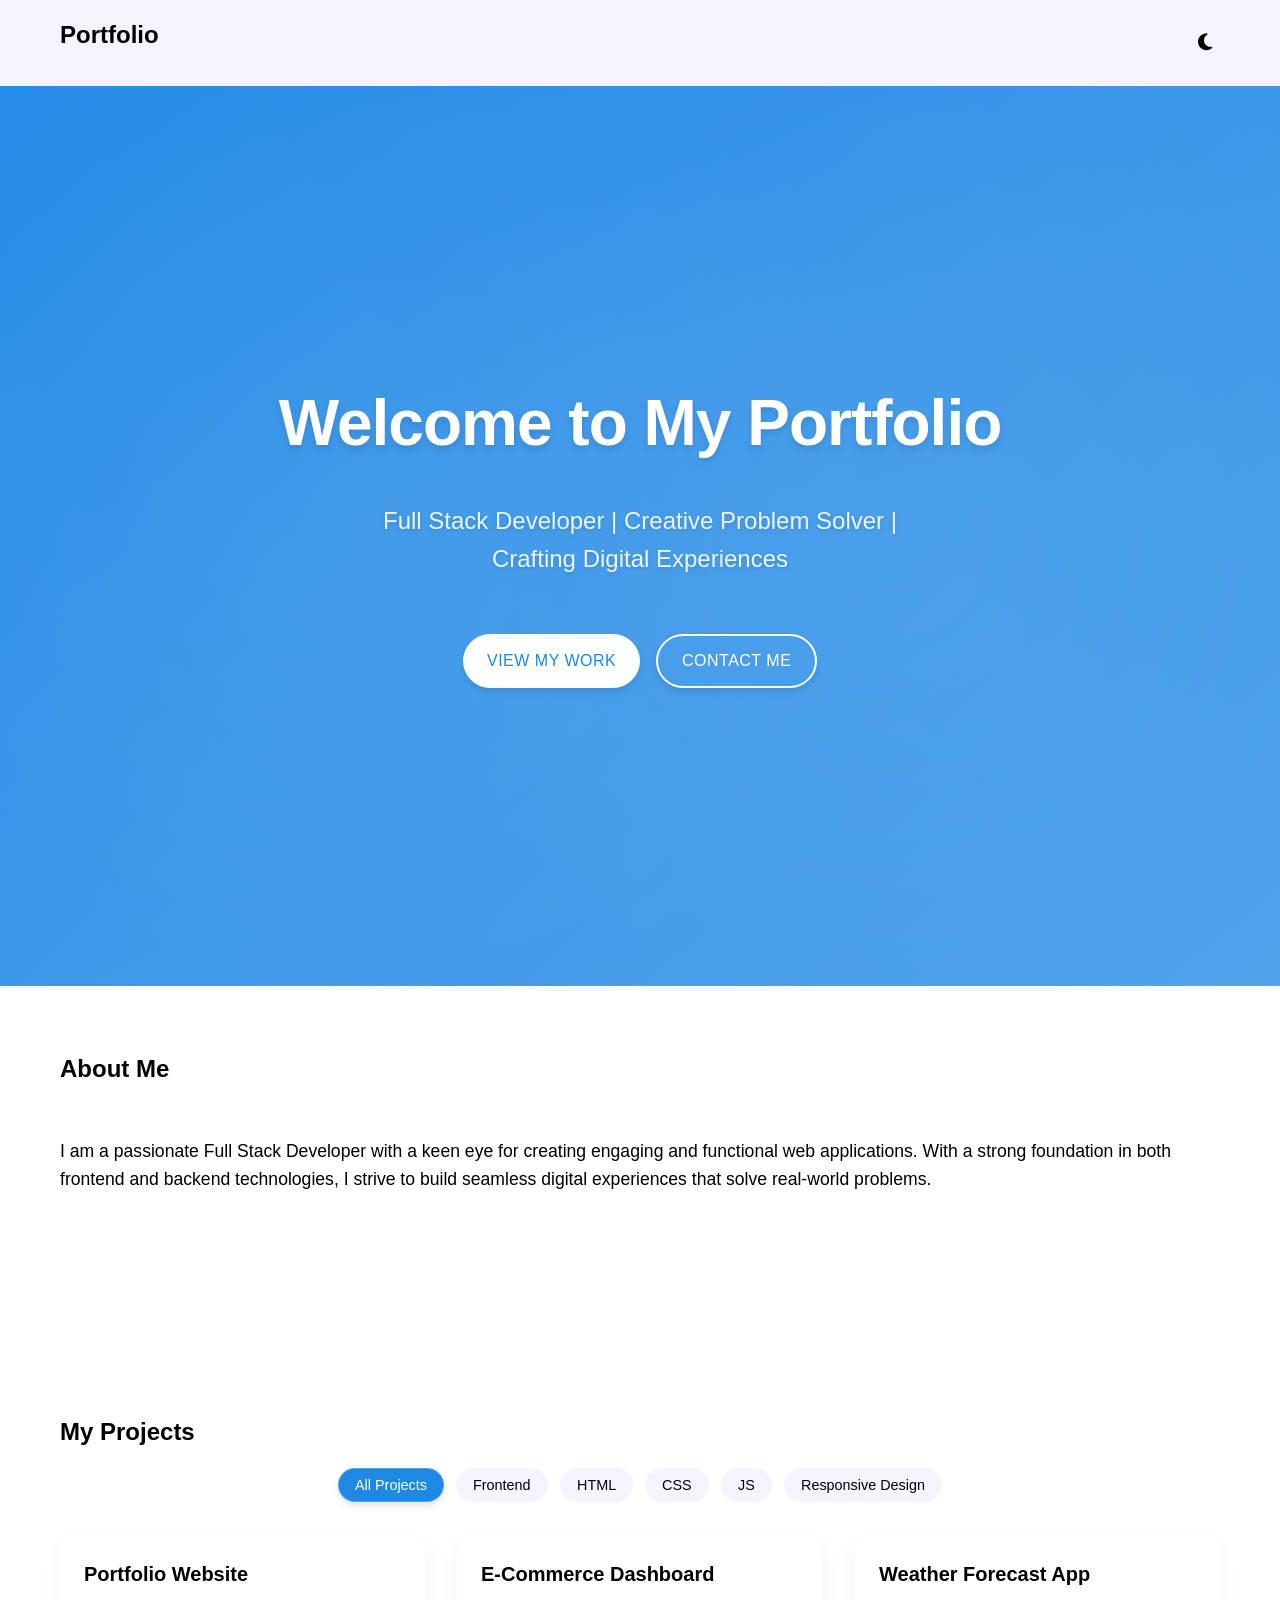
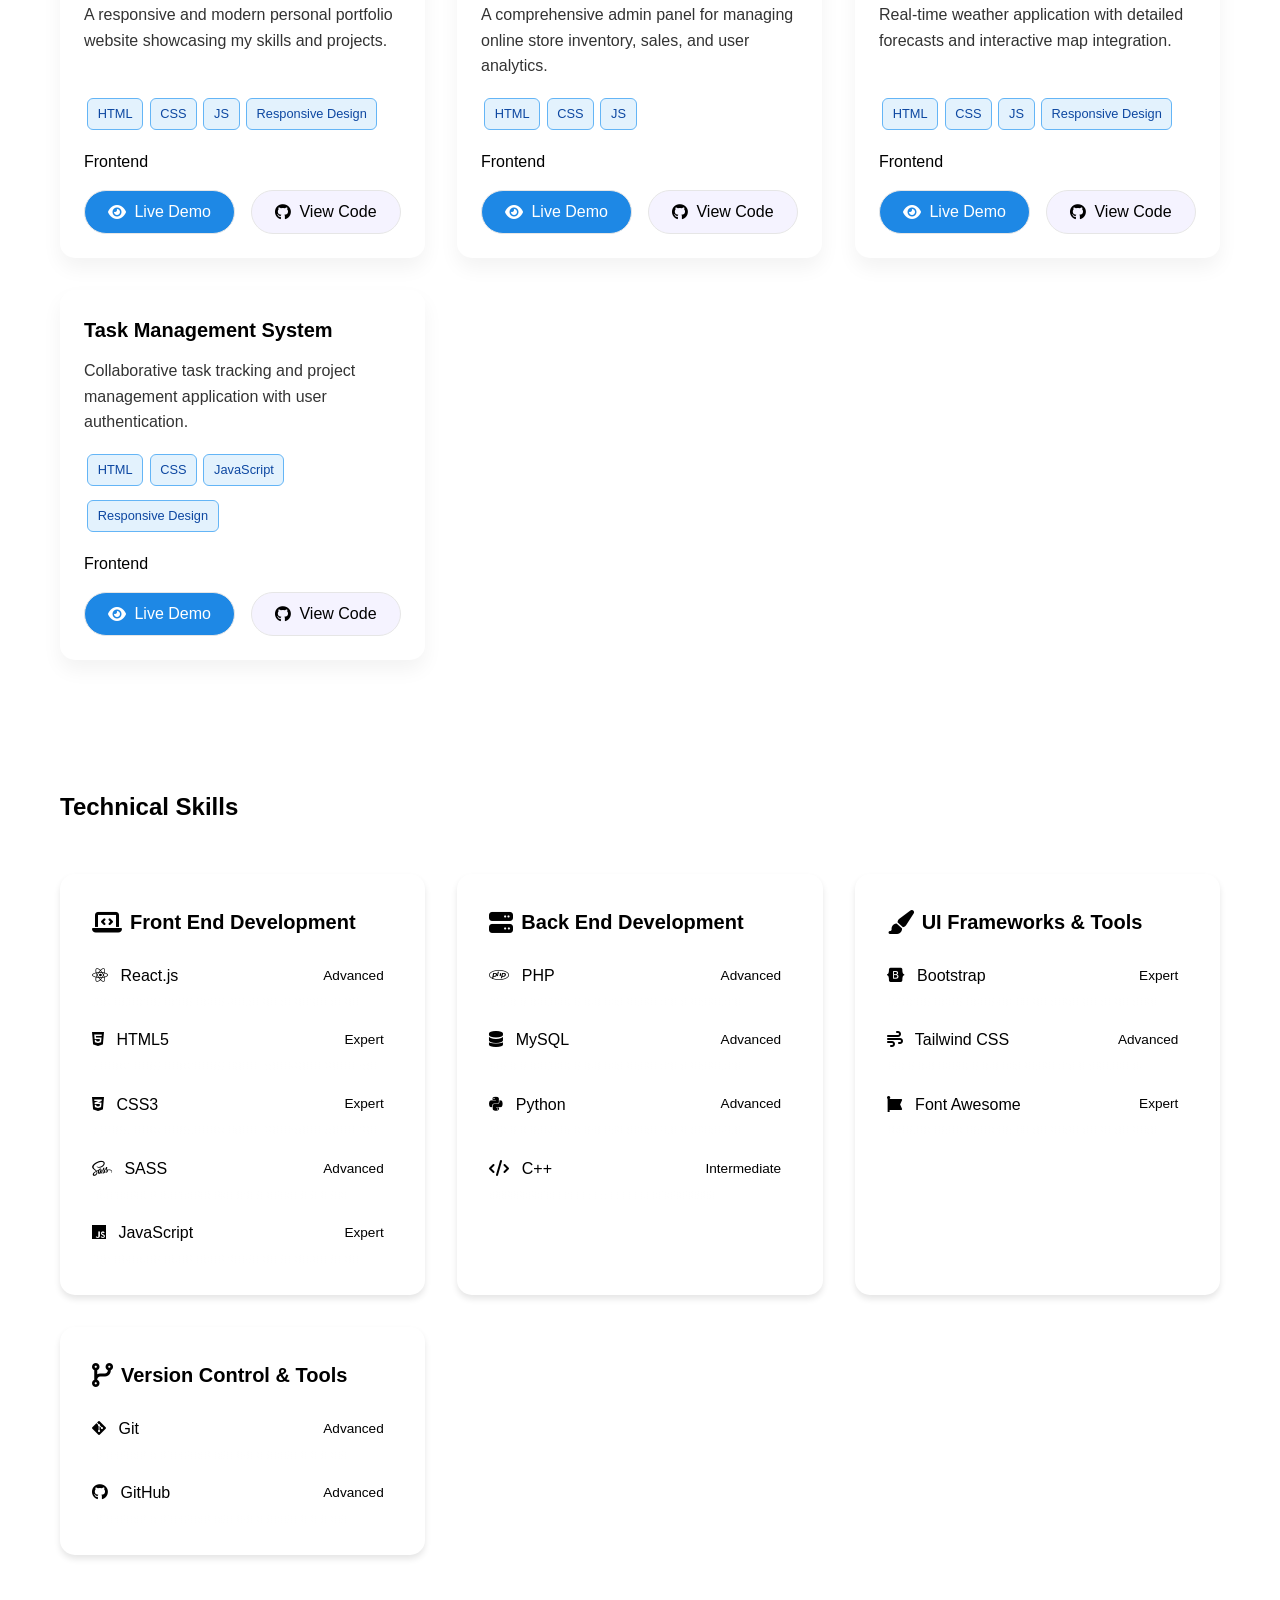
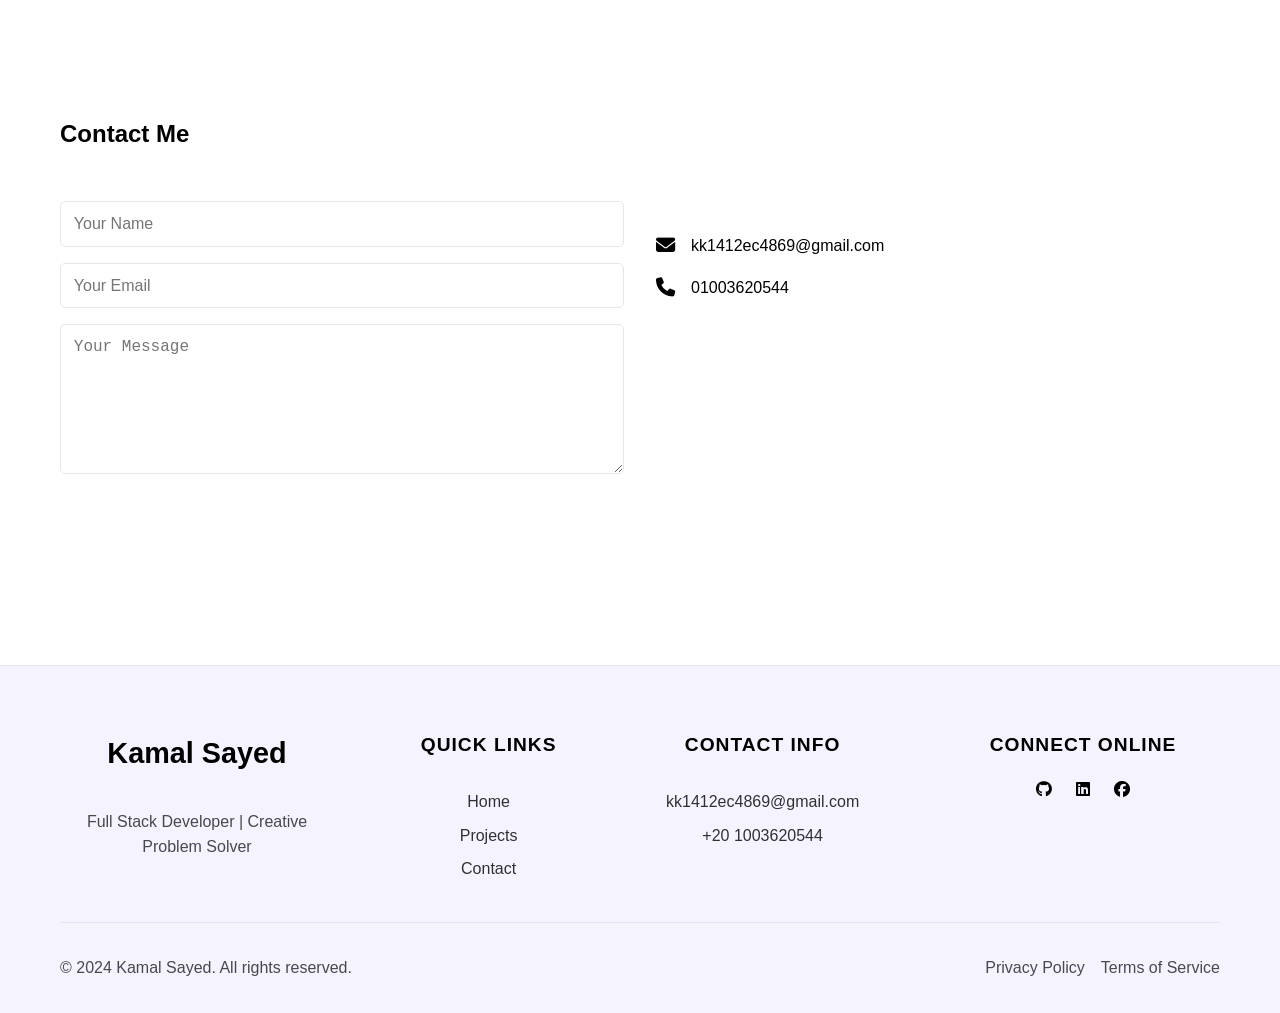
==== commit 15ffca3e: "feat: add Python skill and update Tailwind CSS icon" ====
--- a/index.html
+++ b/index.html
@@ -148,6 +148,15 @@
                         </div>
                         <div class="skill-item">
                             <div class="skill-header">
+                                <span><i class="fab fa-python"></i> Python</span>
+                                <span class="skill-level">Advanced</span>
+                            </div>
+                            <div class="progress-bar">
+                                <div class="progress" style="width: 85%"></div>
+                            </div>
+                        </div>
+                        <div class="skill-item">
+                            <div class="skill-header">
                                 <span><i class="fas fa-code"></i> C++</span>
                                 <span class="skill-level">Intermediate</span>
                             </div>
@@ -172,7 +181,7 @@
                         </div>
                         <div class="skill-item">
                             <div class="skill-header">
-                                <span><i class="fab fa-tailwind"></i> Tailwind CSS</span>
+                                <span><i class="fas fa-wind"></i> Tailwind CSS</span>
                                 <span class="skill-level">Advanced</span>
                             </div>
                             <div class="progress-bar">
--- a/styles.css
+++ b/styles.css
@@ -1,55 +1,25 @@
 :root {
+    /* Essential Colors */
     --bg-color: #FFFFFF;
     --text-color: #000000;
     --card-bg: #F5F3FF;
     --shadow: rgba(102, 51, 153, 0.1);
-    --accent-violet: #6A0DAD;
-    --accent-violet-light: #9C51E0;
-    --accent-violet-dark: #4B0082;
-    --accent-blue: #1E88E5;
-    --accent-blue-light: #64B5F6;
-    --accent-blue-dark: #0D47A1;
-    --accent-color: #1E88E5;
-    --accent-light: #64B5F6;
-    --accent-dark: #0D47A1;
     --primary-text: #1A1A1A;
     --secondary-text: #4A4A4A;
     --border-color: #E6E6E6;
     --hover-overlay: #F0F4FF;
     --heading-color: #000000;
-    --light-text-color: #FFFFFF;
+    
+    /* Core Accent Colors */
+    --accent-color: #1E88E5;
+    --accent-light: #64B5F6;
+    --accent-dark: #0D47A1;
+    
+    /* UI Elements */
     --transition-speed: 0.3s;
+    --transition-easing: cubic-bezier(0.4, 0, 0.2, 1);
     --hover-shadow: 0 6px 12px rgba(30, 136, 229, 0.1);
     --focus-outline: 2px solid rgba(30, 136, 229, 0.5);
-    --color-white: #FFFFFF;
-    --color-black: #000000;
-    --color-violet: #6A0DAD;
-    --color-violet-light: #9C51E0;
-    --color-violet-dark: #4B0082;
-    --color-blue: #1E88E5;
-    --color-blue-light: #64B5F6;
-    --color-blue-dark: #0D47A1;
-    --accent-primary: var(--color-violet);
-    --accent-secondary: var(--color-blue);
-    --accent-hover: color-mix(in srgb, var(--color-violet) 70%, var(--color-blue) 30%);
-    --transition-easing: cubic-bezier(0.4, 0, 0.2, 1);
-    --color-violet-100: #F3E5F5;
-    --color-violet-300: #9C27B0;
-    --color-violet-500: #6A0DAD;
-    --color-violet-700: #4B0082;
-    --color-violet-900: #2D0050;
-    --color-blue-100: #E3F2FD;
-    --color-blue-300: #64B5F6;
-    --color-blue-500: #1E88E5;
-    --color-blue-700: #0D47A1;
-    --color-blue-900: #002171;
-    --color-emerald-100: #E8F5E9;
-    --color-emerald-300: #4CAF50;
-    --color-emerald-500: #2E7D32;
-    --color-emerald-700: #1B5E20;
-    --color-emerald-900: #0D3B16;
-    --accent-tertiary: var(--color-emerald-500);
-    --accent-hover-alt: color-mix(in srgb, var(--color-blue-500) 60%, var(--color-emerald-500) 40%);
 }
 
 .dark-mode {
@@ -57,22 +27,11 @@
     --text-color: #E0E0E0;
     --card-bg: #1E1E1E;
     --shadow: rgba(255, 255, 255, 0.1);
-    --accent-violet: #4299E1;
-    --accent-violet-light: #66CCCC;
-    --accent-violet-dark: #1A5AA5;
-    --accent-blue: #1E88E5;
-    --accent-blue-light: #64B5F6;
-    --accent-blue-dark: #0D47A1;
-    --accent-color: #1E88E5;
-    --accent-light: #64B5F6;
-    --accent-dark: #0D47A1;
     --primary-text: #E0E0E0;
     --secondary-text: #B3B3B3;
     --border-color: #2C2C2C;
     --hover-overlay: #1A1A1A;
     --heading-color: #E0E0E0;
-    --light-text-color: #E0E0E0;
-    --transition-speed: 0.3s;
     --hover-shadow: 0 6px 12px rgba(255, 255, 255, 0.05);
     --focus-outline: 2px solid rgba(66, 153, 225, 0.5);
 }
@@ -423,9 +382,9 @@
 .project-tag {
     display: inline-block;
     padding: 0.3rem 0.6rem;
-    background-color: var(--color-violet-100);
-    color: var(--color-violet-900);
-    border: 1px solid var(--color-violet-300);
+    background-color: #F3E5F5;
+    color: #4B0082;
+    border: 1px solid #9C27B0;
     border-radius: 6px;
     font-size: 0.8rem;
     cursor: default;
@@ -437,9 +396,10 @@
 
 .project-tag:hover {
     transform: scale(1.05) translateY(-3px);
-    background-color: var(--accent-hover-alt);
-    color: var(--color-white);
-    border-color: var(--color-emerald-300);
+    background-color: #9C51E0;
+    color: white;
+    border-color: #4CAF50;
+    box-shadow: 0 4px 6px rgba(0,0,0,0.1);
 }
 
 .project-tag:focus {
@@ -456,8 +416,8 @@
     bottom: 0;
     background: linear-gradient(
         45deg, 
-        var(--color-violet) 0%, 
-        var(--color-blue) 100%
+        #6A0DAD 0%, 
+        #1E88E5 100%
     );
     opacity: 0;
     transition: opacity var(--transition-speed) var(--transition-easing);
@@ -512,31 +472,34 @@
 .project-links .btn-demo {
     background-color: var(--accent-color);
     color: white;
+    transition: all var(--transition-speed) var(--transition-easing);
 }
 
 .project-links .btn-demo:hover {
-    opacity: 0.9;
+    background-color: var(--accent-light);
+    transform: translateY(-3px);
+    box-shadow: 0 4px 12px rgba(30, 136, 229, 0.2);
 }
 
 /* Dark mode adjustments */
 .dark-mode .project-card {
-    background-color: var(--dark-card-bg);
-    border-color: var(--dark-border-color);
+    background-color: #1E1E1E;
+    border-color: #2C2C2C;
 }
 
 .dark-mode .project-links .btn {
-    background-color: var(--dark-card-bg);
-    border-color: var(--dark-border-color);
-    color: var(--light-text-color);
+    background-color: #1E1E1E;
+    border-color: #2C2C2C;
+    color: #E0E0E0;
 }
 
 .dark-mode .filter-btn {
-    background: var(--dark-card-bg);
+    background: #1E1E1E;
 }
 
 .dark-mode .project-card:hover {
     background-color: transparent;
-    border-color: var(--color-blue-700);
+    border-color: #0D47A1;
     box-shadow: 
         0 16px 32px rgba(13, 71, 161, 0.1),
         0 8px 16px rgba(13, 71, 161, 0.05);
@@ -715,7 +678,7 @@
 }
 
 .social-icon {
-    color: var(--color-violet-700);
+    color: var(--text-color);
     transition: 
         color var(--transition-speed) var(--transition-easing),
         transform var(--transition-speed) var(--transition-easing);
@@ -725,7 +688,7 @@
 }
 
 .social-icon:hover {
-    color: var(--accent-tertiary);
+    color: var(--accent-color);
     transform: scale(1.2) rotate(6deg);
 }
 
@@ -743,8 +706,8 @@
     bottom: 0;
     background: linear-gradient(
         45deg, 
-        var(--color-violet) 0%, 
-        var(--color-blue) 100%
+        #6A0DAD 0%, 
+        #1E88E5 100%
     );
     opacity: 0;
     transition: opacity var(--transition-speed) var(--transition-easing);
@@ -796,25 +759,25 @@
 
 /* Dark Mode Footer */
 .dark-mode .site-footer {
-    background-color: var(--dark-card-bg);
+    background-color: #1E1E1E;
     border-top-color: rgba(255,255,255,0.1);
 }
 
 .dark-mode .footer-logo h3,
 .dark-mode .footer-section h4,
 .dark-mode .footer-social h4 {
-    color: var(--dark-heading-color, #ffffff);
+    color: #E0E0E0;
 }
 
 .dark-mode .footer-logo p,
 .dark-mode .footer-section ul li a,
 .dark-mode .footer-bottom p {
-    color: var(--dark-text-color, #e6e6e6);
+    color: #E0E0E0;
     opacity: 0.8;
 }
 
 .dark-mode .social-icon {
-    color: var(--dark-text-color, #e6e6e6);
+    color: #E0E0E0;
 }
 
 .dark-mode .footer-bottom {
@@ -888,8 +851,8 @@
 .interactive-element::before {
     background: linear-gradient(
         135deg, 
-        var(--color-violet-500) 0%, 
-        var(--color-emerald-500) 100%
+        #6A0DAD 0%, 
+        #1E88E5 100%
     );
     mix-blend-mode: color-dodge;
 }
@@ -907,8 +870,8 @@
 .interactive-element:hover {
     transform: var(--hover-transform);
     box-shadow: var(--hover-shadow);
-    color: var(--color-white);
-    background-color: var(--accent-hover-alt);
+    color: white;
+    background-color: #9C51E0;
 }
 
 .interactive-element:hover::before,
@@ -918,8 +881,8 @@
 
 /* Button Styles */
 .btn {
-    background-color: var(--accent-primary);
-    color: var(--color-white);
+    background-color: var(--accent-color);
+    color: white;
     border: none;
     transition: 
         background-color var(--transition-speed) var(--transition-easing),
@@ -927,7 +890,7 @@
 }
 
 .btn:hover {
-    background-color: var(--accent-hover-alt);
+    background-color: #64B5F6;
     transform: translateY(-2px);
     box-shadow: 0 4px 8px rgba(30, 136, 229, 0.2);
 }
@@ -936,9 +899,9 @@
 input, 
 textarea, 
 select {
-    border: 1px solid var(--color-violet-100);
-    background-color: var(--color-white);
-    color: var(--color-black);
+    border: 1px solid #E6E6E6;
+    background-color: white;
+    color: black;
     transition: 
         border-color var(--transition-speed) var(--transition-easing),
         box-shadow var(--transition-speed) var(--transition-easing);
@@ -947,15 +910,15 @@
 input:hover,
 textarea:hover,
 select:hover {
-    border-color: var(--color-emerald-300);
+    border-color: #4CAF50;
     box-shadow: 0 0 0 3px rgba(76, 175, 80, 0.1);
 }
 
 input:focus,
 textarea:focus,
 select:focus {
-    outline: 2px solid var(--color-emerald-500);
-    border-color: var(--accent-secondary);
+    outline: 2px solid #4CAF50;
+    border-color: #1E88E5;
     box-shadow: 0 0 0 4px rgba(46, 125, 50, 0.2);
 }
 
@@ -1092,12 +1055,12 @@
 }
 
 /* Project Tag Styles */
-.project-tag {
+.tech-tag {
     display: inline-block;
     padding: 0.3rem 0.6rem;
-    background-color: var(--color-violet-100);
-    color: var(--color-violet-900);
-    border: 1px solid var(--color-violet-300);
+    background-color: #E3F2FD;
+    color: #0D47A1;
+    border: 1px solid #64B5F6;
     border-radius: 6px;
     font-size: 0.8rem;
     cursor: default;
@@ -1109,22 +1072,56 @@
     transform-style: preserve-3d;
 }
 
-.project-tag:hover {
+.tech-tag:hover {
     transform: 
         translateY(-3px)
         rotateX(5deg)
         scale(1.05);
-    background-color: var(--color-hover-secondary);
-    color: var(--color-white);
-    border-color: var(--color-teal-300);
+    background-color: #1E88E5;
+    color: white;
+    border-color: #64B5F6;
     box-shadow: 
         0 6px 12px rgba(0,150,136,0.15),
         0 3px 6px rgba(255,71,87,0.1);
 }
 
+.tech-tag::before {
+    content: '';
+    position: absolute;
+    top: 0;
+    left: 0;
+    right: 0;
+    bottom: 0;
+    background: linear-gradient(
+        45deg, 
+        #1E88E5 0%, 
+        #64B5F6 100%
+    );
+    opacity: 0;
+    transition: opacity var(--transition-speed) var(--transition-easing);
+    z-index: -1;
+    border-radius: inherit;
+}
+
+.tech-tag:hover::before {
+    opacity: 0.1;
+}
+
+.dark-mode .tech-tag {
+    background-color: #1E1E1E;
+    border-color: #1E88E5;
+    color: #64B5F6;
+}
+
+.dark-mode .tech-tag:hover {
+    background-color: #1E88E5;
+    color: white;
+    border-color: #64B5F6;
+}
+
 /* Project Card Hover */
 .project-card {
-    background-color: var(--color-white);
+    background-color: white;
     border: 1px solid var(--color-violet-100);
     transition: 
         all var(--transition-speed) var(--transition-easing);
@@ -1185,8 +1182,8 @@
 textarea, 
 select {
     border: 1px solid var(--color-violet-100);
-    background-color: var(--color-white);
-    color: var(--color-black);
+    background-color: white;
+    color: black;
     transition: 
         all var(--transition-speed) var(--transition-easing);
     transform-style: preserve-3d;
@@ -1625,3 +1622,67 @@
         grid-template-columns: 1fr;
     }
 }
+
+.tech-tag {
+    display: inline-block;
+    padding: 0.3rem 0.6rem;
+    background-color: #E3F2FD;
+    color: #0D47A1;
+    border: 1px solid #64B5F6;
+    border-radius: 6px;
+    font-size: 0.8rem;
+    cursor: default;
+    margin: 0.2rem;
+    position: relative;
+    overflow: hidden;
+    transition: 
+        transform var(--transition-speed) var(--transition-easing),
+        background-color var(--transition-speed) var(--transition-easing),
+        color var(--transition-speed) var(--transition-easing);
+}
+
+.tech-tag:hover {
+    transform: scale(1.05) translateY(-3px);
+    background-color: #1E88E5;
+    color: white;
+    border-color: #64B5F6;
+}
+
+.tech-tag:focus {
+    outline: var(--focus-outline);
+    outline-offset: 2px;
+}
+
+.tech-tag::before {
+    content: '';
+    position: absolute;
+    top: 0;
+    left: 0;
+    right: 0;
+    bottom: 0;
+    background: linear-gradient(
+        45deg, 
+        #1E88E5 0%, 
+        #64B5F6 100%
+    );
+    opacity: 0;
+    transition: opacity var(--transition-speed) var(--transition-easing);
+    z-index: -1;
+    border-radius: inherit;
+}
+
+.tech-tag:hover::before {
+    opacity: 0.1;
+}
+
+.dark-mode .tech-tag {
+    background-color: #1E1E1E;
+    border-color: #1E88E5;
+    color: #64B5F6;
+}
+
+.dark-mode .tech-tag:hover {
+    background-color: #1E88E5;
+    color: white;
+    border-color: #64B5F6;
+}
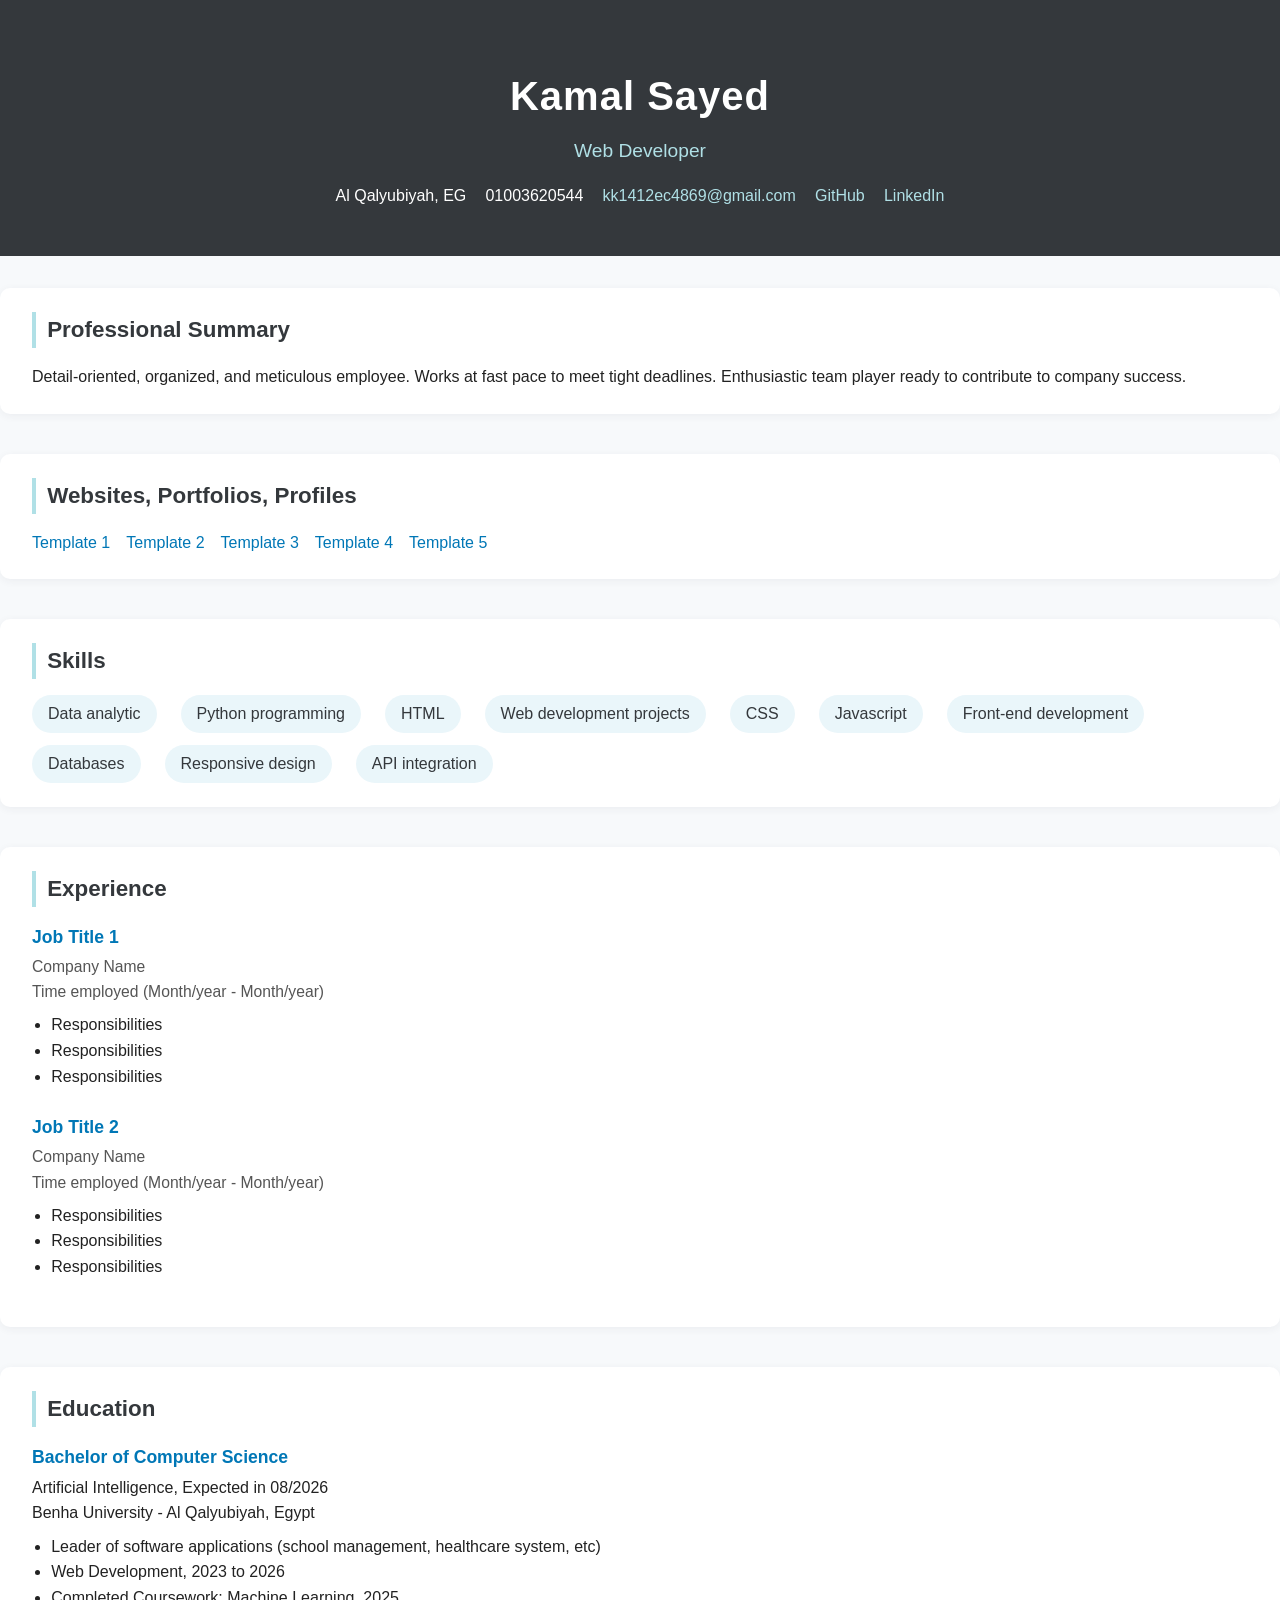
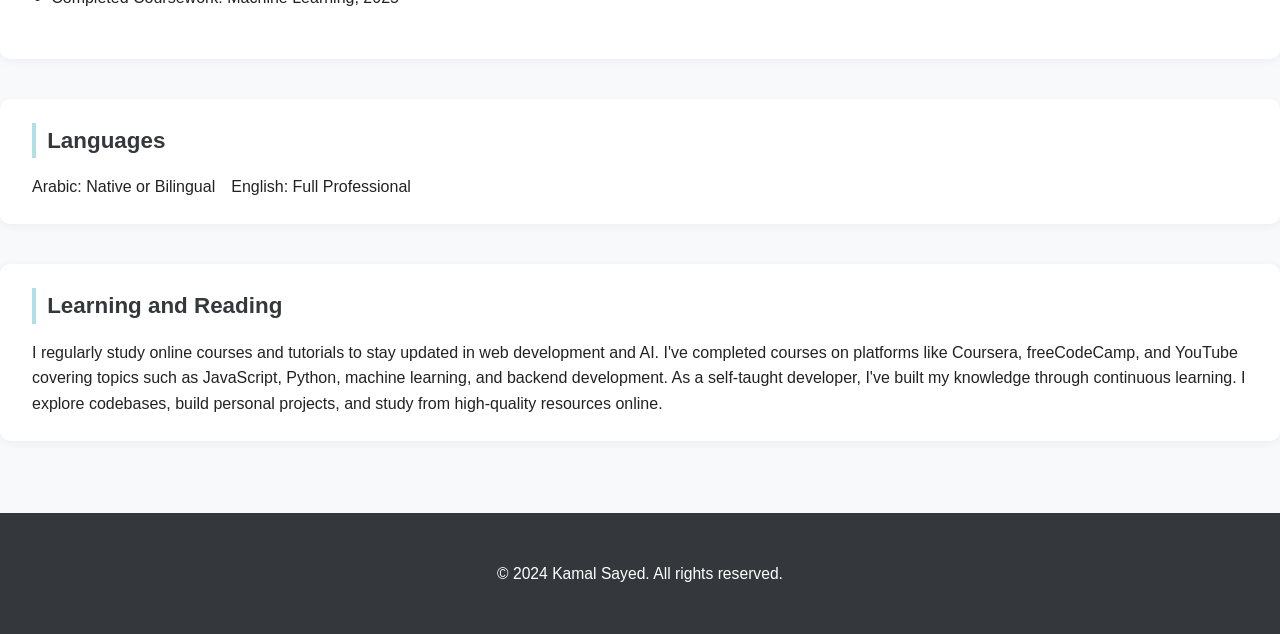
==== commit a0ae3194: "Add files via upload" ====
--- a/index.html
+++ b/index.html
@@ -1,316 +1,107 @@
-<!DOCTYPE html>
-<html lang="en">
-<head>
-    <meta charset="UTF-8">
-    <meta name="viewport" content="width=device-width, initial-scale=1.0">
-    <meta name="description" content="Kamal Sayed - Full Stack Developer Portfolio showcasing creative web development projects and solutions">
-    <meta name="keywords" content="full stack developer, web development, portfolio, frontend, backend, JavaScript, HTML, CSS">
-    <meta name="author" content="Kamal Sayed">
-    <title>Kamal Sayed | Full Stack Developer Portfolio</title>
-    <link rel="stylesheet" href="styles.css">
-    <link rel="stylesheet" href="https://cdnjs.cloudflare.com/ajax/libs/font-awesome/6.4.0/css/all.min.css">
-    <link rel="stylesheet" href="https://cdn.jsdelivr.net/npm/aos@2.3.4/dist/aos.css">
-</head>
-<body class="light-mode">
-    <div id="preloader">
-        <div class="loader"></div>
-    </div>
-    <nav>
-        <div class="container">
-            <div class="nav-content">
-                <h1>Portfolio</h1>
-                <button id="theme-toggle">
-                    <i class="fas fa-moon"></i>
-                </button>
-            </div>
-        </div>
-    </nav>
-
-    <header class="hero">
-        <div class="container">
-            <div class="hero-content">
-                <h1>Welcome to My Portfolio</h1>
-                <p>Full Stack Developer | Creative Problem Solver | Crafting Digital Experiences</p>
-                <div class="hero-buttons">
-                    <a href="#projects" class="btn">View My Work</a>
-                    <a href="#contact" class="btn">Contact Me</a>
-                </div>
-            </div>
-        </div>
-    </header>
-
-    <section id="about" class="section">
-        <div class="container">
-            <h2 data-aos="fade-up">About Me</h2>
-            <div class="about-content" data-aos="fade-up" data-aos-delay="100">
-                <div class="about-text">
-                    <p>I am a passionate Full Stack Developer with a keen eye for creating engaging and functional web applications. With a strong foundation in both frontend and backend technologies, I strive to build seamless digital experiences that solve real-world problems.</p>
-                    <div class="about-buttons">
-                        <a href="assets/resume.pdf" class="btn" download><i class="fas fa-download"></i> Download CV</a>
-                    </div>
-                </div>
-            </div>
-        </div>
-    </section>
-
-    <section id="projects" class="section">
-        <div class="container">
-            <h2>My Projects</h2>
-            <div class="project-filters">
-                <button class="filter-btn active" data-filter="all">All Projects</button>
-                <button class="filter-btn" data-filter="frontend">Frontend</button>
-                <button class="filter-btn" data-filter="html">HTML</button>
-                <button class="filter-btn" data-filter="css">CSS</button>
-                <button class="filter-btn" data-filter="js">JS</button>
-                <button class="filter-btn" data-filter="responsive design">Responsive Design</button>
-            </div>
-            <div class="projects-grid" id="projects-container">
-                <!-- Projects will be dynamically loaded here by JavaScript -->
-            </div>
-        </div>
-    </section>
-
-    <section id="skills" class="section">
-        <div class="container">
-            <h2 data-aos="fade-up">Technical Skills</h2>
-            <div class="skills-grid" data-aos="fade-up" data-aos-delay="100">
-                <div class="skill-category">
-                    <h3><i class="fas fa-laptop-code"></i> Front End Development</h3>
-                    <div class="skill-items">
-                        <div class="skill-item">
-                            <div class="skill-header">
-                                <span><i class="fab fa-react"></i> React.js</span>
-                                <span class="skill-level">Advanced</span>
-                            </div>
-                            <div class="progress-bar">
-                                <div class="progress" style="width: 90%"></div>
-                            </div>
-                        </div>
-                        <div class="skill-item">
-                            <div class="skill-header">
-                                <span><i class="fab fa-html5"></i> HTML5</span>
-                                <span class="skill-level">Expert</span>
-                            </div>
-                            <div class="progress-bar">
-                                <div class="progress" style="width: 95%"></div>
-                            </div>
-                        </div>
-                        <div class="skill-item">
-                            <div class="skill-header">
-                                <span><i class="fab fa-css3-alt"></i> CSS3</span>
-                                <span class="skill-level">Expert</span>
-                            </div>
-                            <div class="progress-bar">
-                                <div class="progress" style="width: 95%"></div>
-                            </div>
-                        </div>
-                        <div class="skill-item">
-                            <div class="skill-header">
-                                <span><i class="fab fa-sass"></i> SASS</span>
-                                <span class="skill-level">Advanced</span>
-                            </div>
-                            <div class="progress-bar">
-                                <div class="progress" style="width: 85%"></div>
-                            </div>
-                        </div>
-                        <div class="skill-item">
-                            <div class="skill-header">
-                                <span><i class="fab fa-js"></i> JavaScript</span>
-                                <span class="skill-level">Expert</span>
-                            </div>
-                            <div class="progress-bar">
-                                <div class="progress" style="width: 90%"></div>
-                            </div>
-                        </div>
-                    </div>
-                </div>
-
-                <div class="skill-category">
-                    <h3><i class="fas fa-server"></i> Back End Development</h3>
-                    <div class="skill-items">
-                        <div class="skill-item">
-                            <div class="skill-header">
-                                <span><i class="fab fa-php"></i> PHP</span>
-                                <span class="skill-level">Advanced</span>
-                            </div>
-                            <div class="progress-bar">
-                                <div class="progress" style="width: 85%"></div>
-                            </div>
-                        </div>
-                        <div class="skill-item">
-                            <div class="skill-header">
-                                <span><i class="fas fa-database"></i> MySQL</span>
-                                <span class="skill-level">Advanced</span>
-                            </div>
-                            <div class="progress-bar">
-                                <div class="progress" style="width: 85%"></div>
-                            </div>
-                        </div>
-                        <div class="skill-item">
-                            <div class="skill-header">
-                                <span><i class="fab fa-python"></i> Python</span>
-                                <span class="skill-level">Advanced</span>
-                            </div>
-                            <div class="progress-bar">
-                                <div class="progress" style="width: 85%"></div>
-                            </div>
-                        </div>
-                        <div class="skill-item">
-                            <div class="skill-header">
-                                <span><i class="fas fa-code"></i> C++</span>
-                                <span class="skill-level">Intermediate</span>
-                            </div>
-                            <div class="progress-bar">
-                                <div class="progress" style="width: 75%"></div>
-                            </div>
-                        </div>
-                    </div>
-                </div>
-
-                <div class="skill-category">
-                    <h3><i class="fas fa-paint-brush"></i> UI Frameworks & Tools</h3>
-                    <div class="skill-items">
-                        <div class="skill-item">
-                            <div class="skill-header">
-                                <span><i class="fab fa-bootstrap"></i> Bootstrap</span>
-                                <span class="skill-level">Expert</span>
-                            </div>
-                            <div class="progress-bar">
-                                <div class="progress" style="width: 90%"></div>
-                            </div>
-                        </div>
-                        <div class="skill-item">
-                            <div class="skill-header">
-                                <span><i class="fas fa-wind"></i> Tailwind CSS</span>
-                                <span class="skill-level">Advanced</span>
-                            </div>
-                            <div class="progress-bar">
-                                <div class="progress" style="width: 85%"></div>
-                            </div>
-                        </div>
-                        <div class="skill-item">
-                            <div class="skill-header">
-                                <span><i class="fab fa-font-awesome"></i> Font Awesome</span>
-                                <span class="skill-level">Expert</span>
-                            </div>
-                            <div class="progress-bar">
-                                <div class="progress" style="width: 90%"></div>
-                            </div>
-                        </div>
-                    </div>
-                </div>
-
-                <div class="skill-category">
-                    <h3><i class="fas fa-code-branch"></i> Version Control & Tools</h3>
-                    <div class="skill-items">
-                        <div class="skill-item">
-                            <div class="skill-header">
-                                <span><i class="fab fa-git-alt"></i> Git</span>
-                                <span class="skill-level">Advanced</span>
-                            </div>
-                            <div class="progress-bar">
-                                <div class="progress" style="width: 85%"></div>
-                            </div>
-                        </div>
-                        <div class="skill-item">
-                            <div class="skill-header">
-                                <span><i class="fab fa-github"></i> GitHub</span>
-                                <span class="skill-level">Advanced</span>
-                            </div>
-                            <div class="progress-bar">
-                                <div class="progress" style="width: 85%"></div>
-                            </div>
-                        </div>
-                    </div>
-                </div>
-            </div>
-        </div>
-    </section>
-
-    <section id="contact" class="section">
-        <div class="container">
-            <h2 data-aos="fade-up">Contact Me</h2>
-            <div class="contact-content">
-                <form id="contact-form" class="contact-form" data-aos="fade-up" data-aos-delay="100">
-                    <div class="form-group">
-                        <input type="text" id="name" name="name" required placeholder="Your Name">
-                    </div>
-                    <div class="form-group">
-                        <input type="email" id="email" name="email" required placeholder="Your Email">
-                    </div>
-                    <div class="form-group">
-                        <textarea id="message" name="message" required placeholder="Your Message"></textarea>
-                    </div>
-                    <button type="submit" class="btn">Send Message</button>
-                </form>
-                <div class="contact-info" data-aos="fade-up" data-aos-delay="200">
-                    <div class="contact-item">
-                        <i class="fas fa-envelope"></i>
-                        <a href="mailto:kk1412ec4869@gmail.com">kk1412ec4869@gmail.com</a>
-                    </div>
-                    <div class="contact-item">
-                        <i class="fas fa-phone"></i>
-                        <a href="tel:01003620544">01003620544</a>
-                    </div>
-                </div>
-            </div>
-        </div>
-    </section>
-
-    <footer class="site-footer">
-        <div class="container">
-            <div class="footer-content">
-                <div class="footer-logo">
-                    <h3>Kamal Sayed</h3>
-                    <p>Full Stack Developer | Creative Problem Solver</p>
-                </div>
-                <div class="footer-links">
-                    <div class="footer-section">
-                        <h4>Quick Links</h4>
-                        <ul>
-                            <li><a href="#home">Home</a></li>
-                            <li><a href="#projects">Projects</a></li>
-                            <li><a href="#contact">Contact</a></li>
-                        </ul>
-                    </div>
-                    <div class="footer-section">
-                        <h4>Contact Info</h4>
-                        <ul>
-                            <li><a href="mailto:kk1412ec4869@gmail.com">kk1412ec4869@gmail.com</a></li>
-                            <li><a href="tel:+201003620544">+20 1003620544</a></li>
-                        </ul>
-                    </div>
-                </div>
-                <div class="footer-social">
-                    <h4>Connect Online</h4>
-                    <div class="social-icons">
-                        <a href="https://github.com/KingKamal1" target="_blank" class="social-icon" aria-label="GitHub Profile">
-                            <i class="fab fa-github"></i>
-                        </a>
-                        <a href="https://www.linkedin.com/in/kamal-sayed-82ba2b335/" target="_blank" class="social-icon" aria-label="LinkedIn Profile">
-                            <i class="fab fa-linkedin"></i>
-                        </a>
-                        <a href="https://www.facebook.com/kamalsayedkamal2004/" target="_blank" class="social-icon" aria-label="Facebook Profile">
-                            <i class="fab fa-facebook"></i>
-                        </a>
-                    </div>
-                </div>
-            </div>
-            <div class="footer-bottom">
-                <p>&copy; 2024 Kamal Sayed. All rights reserved.</p>
-                <div class="footer-legal">
-                    <a href="#">Privacy Policy</a>
-                    <a href="#">Terms of Service</a>
-                </div>
-            </div>
-        </div>
-    </footer>
-
-    <button id="scroll-top" class="scroll-top-btn" aria-label="Scroll to top">
-        <i class="fas fa-arrow-up"></i>
-    </button>
-
-    <script src="https://cdn.jsdelivr.net/npm/aos@2.3.4/dist/aos.js"></script>
-    <script src="script.js"></script>
-</body>
-</html>
+<!DOCTYPE html>
+<html lang="en">
+<head>
+    <meta charset="UTF-8">
+    <meta name="viewport" content="width=device-width, initial-scale=1.0">
+    <title>Kamal Sayed | Web Developer Portfolio</title>
+    <link rel="stylesheet" href="style.css">
+</head>
+<body>
+    <header>
+        <div class="container">
+            <h1>Kamal Sayed</h1>
+            <p class="title">Web Developer</p>
+            <ul class="contact">
+                <li>Al Qalyubiyah, EG</li>
+                <li>01003620544</li>
+                <li><a href="mailto:kk1412ec4869@gmail.com">kk1412ec4869@gmail.com</a></li>
+                <li><a href="https://github.com/KingKamal1" target="_blank">GitHub</a></li>
+                <li><a href="https://www.linkedin.com/in/kamal-sayed-82ba2b335/" target="_blank">LinkedIn</a></li>
+            </ul>
+        </div>
+    </header>
+    <main>
+        <section class="summary">
+            <h2>Professional Summary</h2>
+            <p>Detail-oriented, organized, and meticulous employee. Works at fast pace to meet tight deadlines. Enthusiastic team player ready to contribute to company success.</p>
+        </section>
+        <section class="links">
+            <h2>Websites, Portfolios, Profiles</h2>
+            <ul>
+                <li><a href="https://kingkamal1.github.io/template_1/" target="_blank">Template 1</a></li>
+                <li><a href="https://kingkamal1.github.io/template_2/" target="_blank">Template 2</a></li>
+                <li><a href="https://kingkamal1.github.io/template_3/" target="_blank">Template 3</a></li>
+                <li><a href="https://kingkamal1.github.io/template_4/" target="_blank">Template 4</a></li>
+                <li><a href="https://kingkamal1.github.io/template_5/" target="_blank">Template 5</a></li>
+            </ul>
+        </section>
+        <section class="skills">
+            <h2>Skills</h2>
+            <ul class="skills-list">
+                <li>Data analytic</li>
+                <li>Python programming</li>
+                <li>HTML</li>
+                <li>Web development projects</li>
+                <li>CSS</li>
+                <li>Javascript</li>
+                <li>Front-end development</li>
+                <li>Databases</li>
+                <li>Responsive design</li>
+                <li>API integration</li>
+            </ul>
+        </section>
+        <section class="experience">
+            <h2>Experience</h2>
+            <div class="job">
+                <h3>Job Title 1</h3>
+                <p class="company">Company Name</p>
+                <p class="dates">Time employed (Month/year - Month/year)</p>
+                <ul>
+                    <li>Responsibilities</li>
+                    <li>Responsibilities</li>
+                    <li>Responsibilities</li>
+                </ul>
+            </div>
+            <div class="job">
+                <h3>Job Title 2</h3>
+                <p class="company">Company Name</p>
+                <p class="dates">Time employed (Month/year - Month/year)</p>
+                <ul>
+                    <li>Responsibilities</li>
+                    <li>Responsibilities</li>
+                    <li>Responsibilities</li>
+                </ul>
+            </div>
+        </section>
+        <section class="education">
+            <h2>Education</h2>
+            <div class="school">
+                <h3>Bachelor of Computer Science</h3>
+                <p>Artificial Intelligence, Expected in 08/2026</p>
+                <p>Benha University - Al Qalyubiyah, Egypt</p>
+                <ul>
+                    <li>Leader of software applications (school management, healthcare system, etc)</li>
+                    <li>Web Development, 2023 to 2026</li>
+                    <li>Completed Coursework: Machine Learning, 2025</li>
+                </ul>
+            </div>
+        </section>
+        <section class="languages">
+            <h2>Languages</h2>
+            <ul>
+                <li>Arabic: Native or Bilingual</li>
+                <li>English: Full Professional</li>
+            </ul>
+        </section>
+        <section class="learning">
+            <h2>Learning and Reading</h2>
+            <p>I regularly study online courses and tutorials to stay updated in web development and AI. I've completed courses on platforms like Coursera, freeCodeCamp, and YouTube covering topics such as JavaScript, Python, machine learning, and backend development. As a self-taught developer, I've built my knowledge through continuous learning. I explore codebases, build personal projects, and study from high-quality resources online.</p>
+        </section>
+    </main>
+    <footer>
+        <div class="container">
+            <p>&copy; 2024 Kamal Sayed. All rights reserved.</p>
+        </div>
+    </footer>
+</body>
+</html>
--- a/style.css
+++ b/style.css
@@ -0,0 +1,146 @@
+/* Reset some default styles */
+* {
+  box-sizing: border-box;
+  margin: 0;
+  padding: 0;
+}
+
+body {
+  font-family: 'Segoe UI', Arial, sans-serif;
+  background: #f7f9fb;
+  color: #222;
+  line-height: 1.6;
+}
+
+.container {
+  max-width: 900px;
+  margin: 0 auto;
+  padding: 2rem 1rem;
+}
+
+header {
+  background: #34383c;
+  color: #fff;
+  padding: 2rem 0 1rem 0;
+  text-align: center;
+}
+header h1 {
+  font-size: 2.5rem;
+  letter-spacing: 1px;
+}
+header .title {
+  font-size: 1.2rem;
+  margin-top: 0.5rem;
+  color: #b0e0e6;
+}
+header .contact {
+  list-style: none;
+  margin-top: 1rem;
+  display: flex;
+  flex-wrap: wrap;
+  justify-content: center;
+  gap: 1.2rem;
+  font-size: 1rem;
+}
+header .contact a {
+  color: #b0e0e6;
+  text-decoration: none;
+  transition: color 0.2s;
+}
+header .contact a:hover {
+  color: #fff;
+  text-decoration: underline;
+}
+
+main {
+  padding: 2rem 0;
+}
+section {
+  margin-bottom: 2.5rem;
+  background: #fff;
+  border-radius: 10px;
+  box-shadow: 0 2px 8px rgba(52,56,60,0.06);
+  padding: 1.5rem 2rem;
+}
+section h2 {
+  color: #34383c;
+  margin-bottom: 1rem;
+  font-size: 1.4rem;
+  border-left: 4px solid #b0e0e6;
+  padding-left: 0.7rem;
+}
+
+.skills-list {
+  display: flex;
+  flex-wrap: wrap;
+  gap: 0.7rem 1.5rem;
+  list-style: none;
+}
+.skills-list li {
+  background: #eaf6fa;
+  color: #34383c;
+  padding: 0.4rem 1rem;
+  border-radius: 20px;
+  font-size: 1rem;
+}
+
+.links ul, .languages ul {
+  list-style: none;
+  display: flex;
+  flex-wrap: wrap;
+  gap: 1rem;
+}
+.links a {
+  color: #0077b6;
+  text-decoration: none;
+  transition: color 0.2s;
+}
+.links a:hover {
+  color: #023e8a;
+  text-decoration: underline;
+}
+
+.job, .school {
+  margin-bottom: 1.5rem;
+}
+.job h3, .school h3 {
+  font-size: 1.1rem;
+  color: #0077b6;
+  margin-bottom: 0.2rem;
+}
+.company, .dates {
+  font-size: 0.98rem;
+  color: #555;
+}
+.job ul, .school ul {
+  margin-top: 0.5rem;
+  margin-left: 1.2rem;
+  list-style: disc;
+}
+
+footer {
+  background: #34383c;
+  color: #fff;
+  text-align: center;
+  padding: 1rem 0;
+  font-size: 0.98rem;
+}
+
+@media (max-width: 700px) {
+  .container, section {
+    padding: 1rem 0.7rem;
+  }
+  section {
+    padding: 1rem 1rem;
+  }
+  header h1 {
+    font-size: 2rem;
+  }
+  section h2 {
+    font-size: 1.1rem;
+    padding-left: 0.4rem;
+  }
+  .skills-list {
+    gap: 0.5rem 0.7rem;
+  }
+} 
